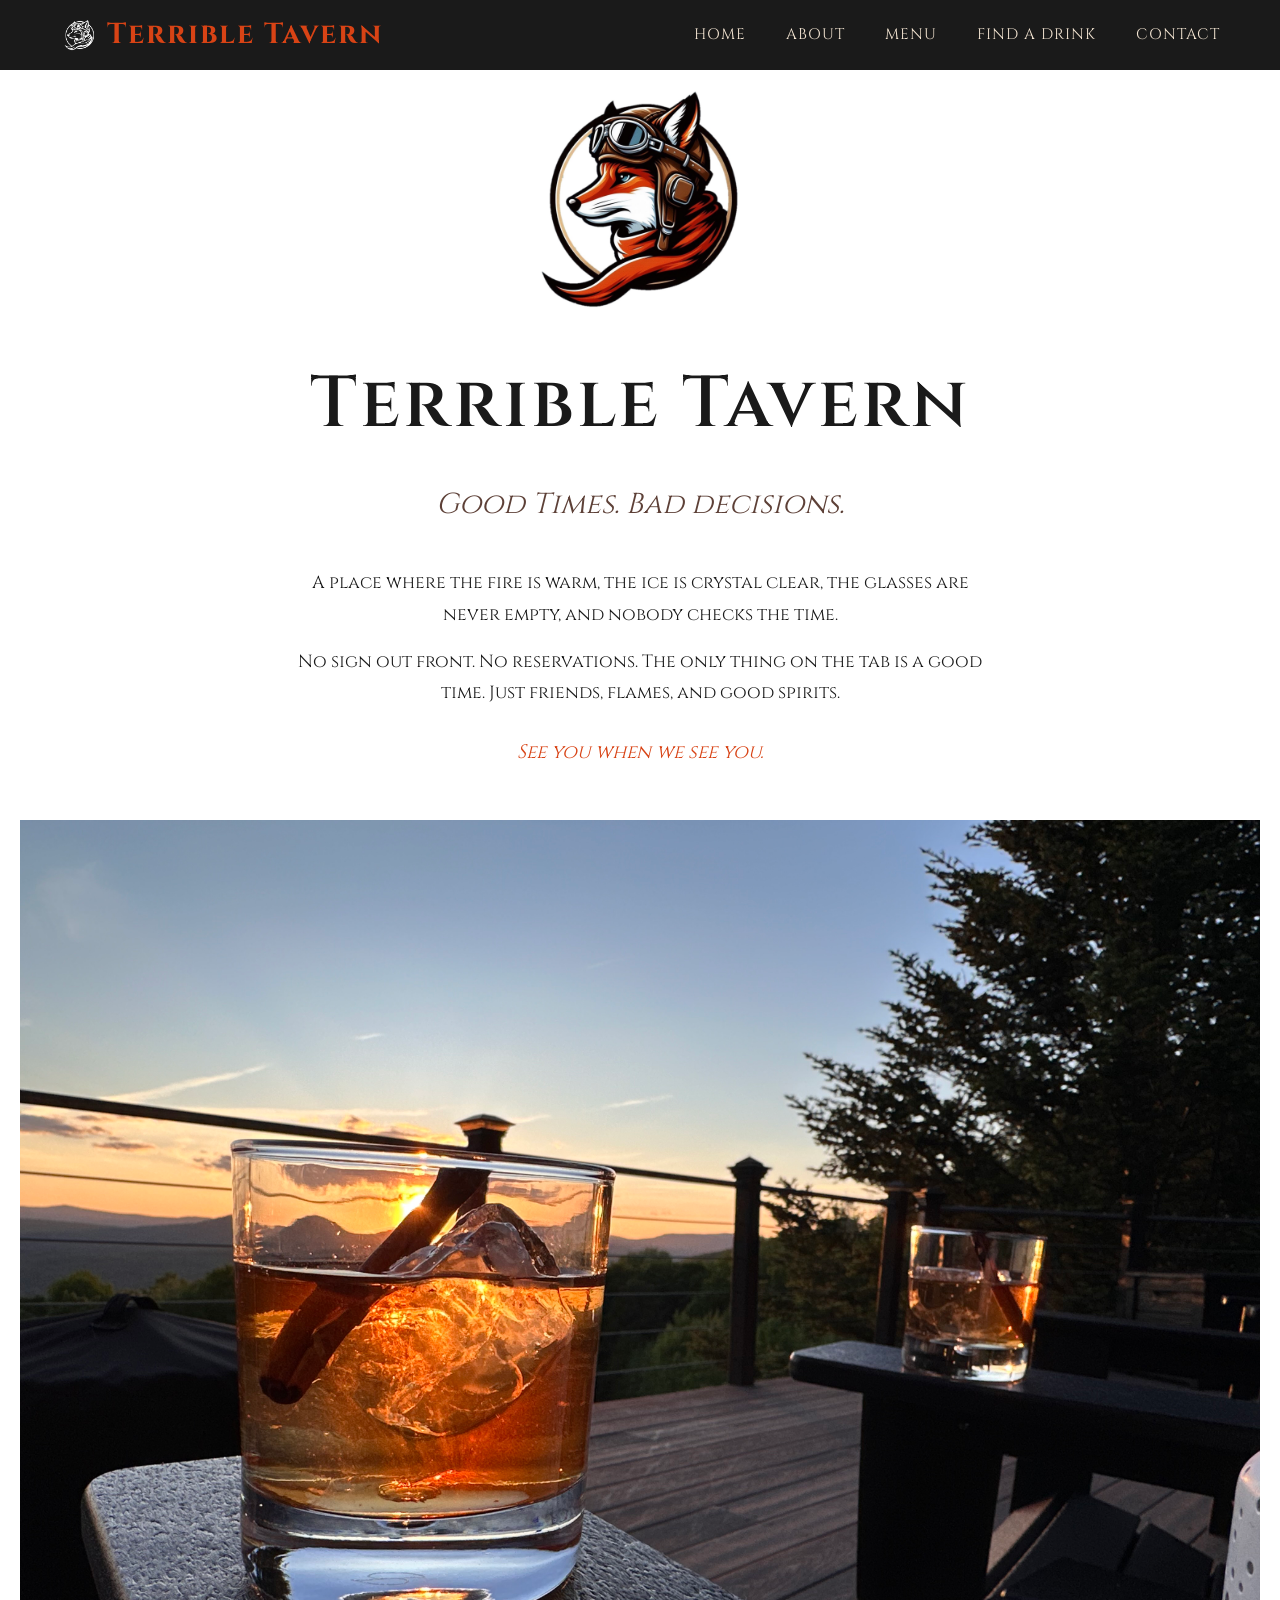
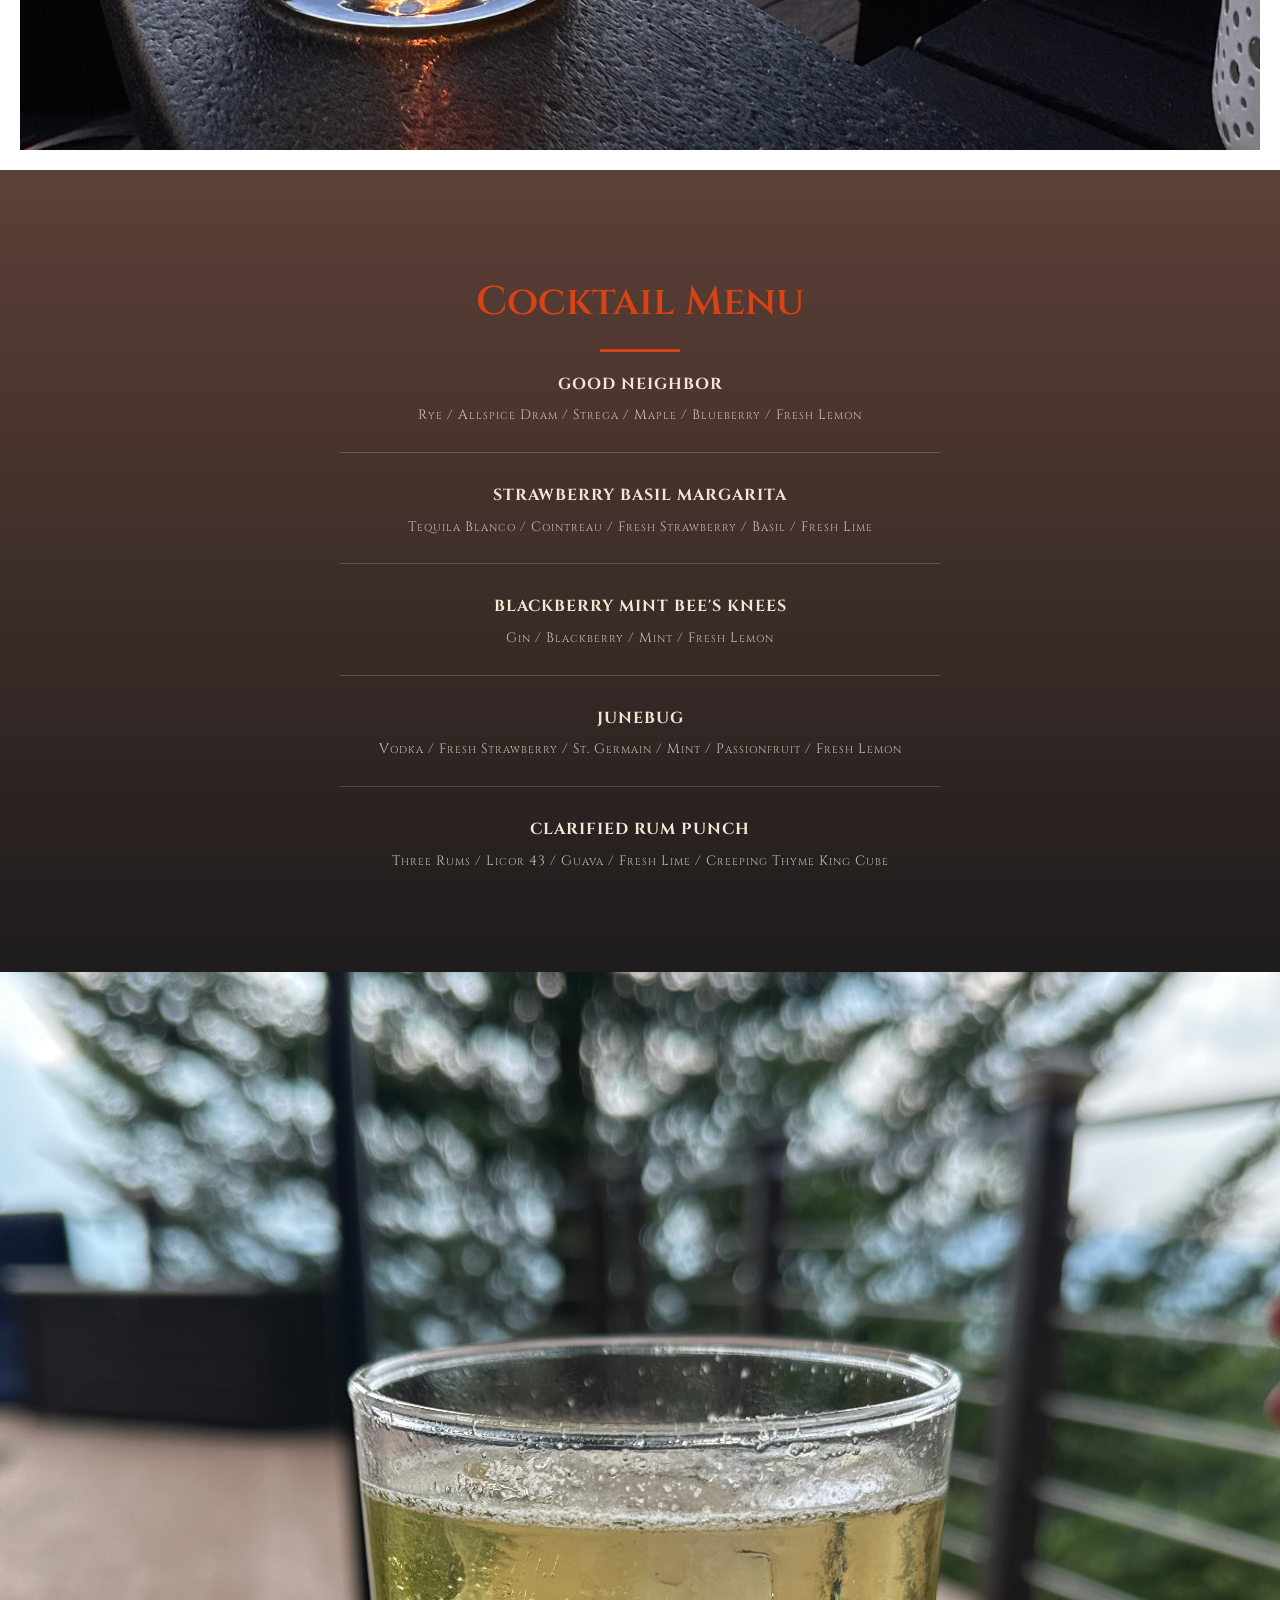
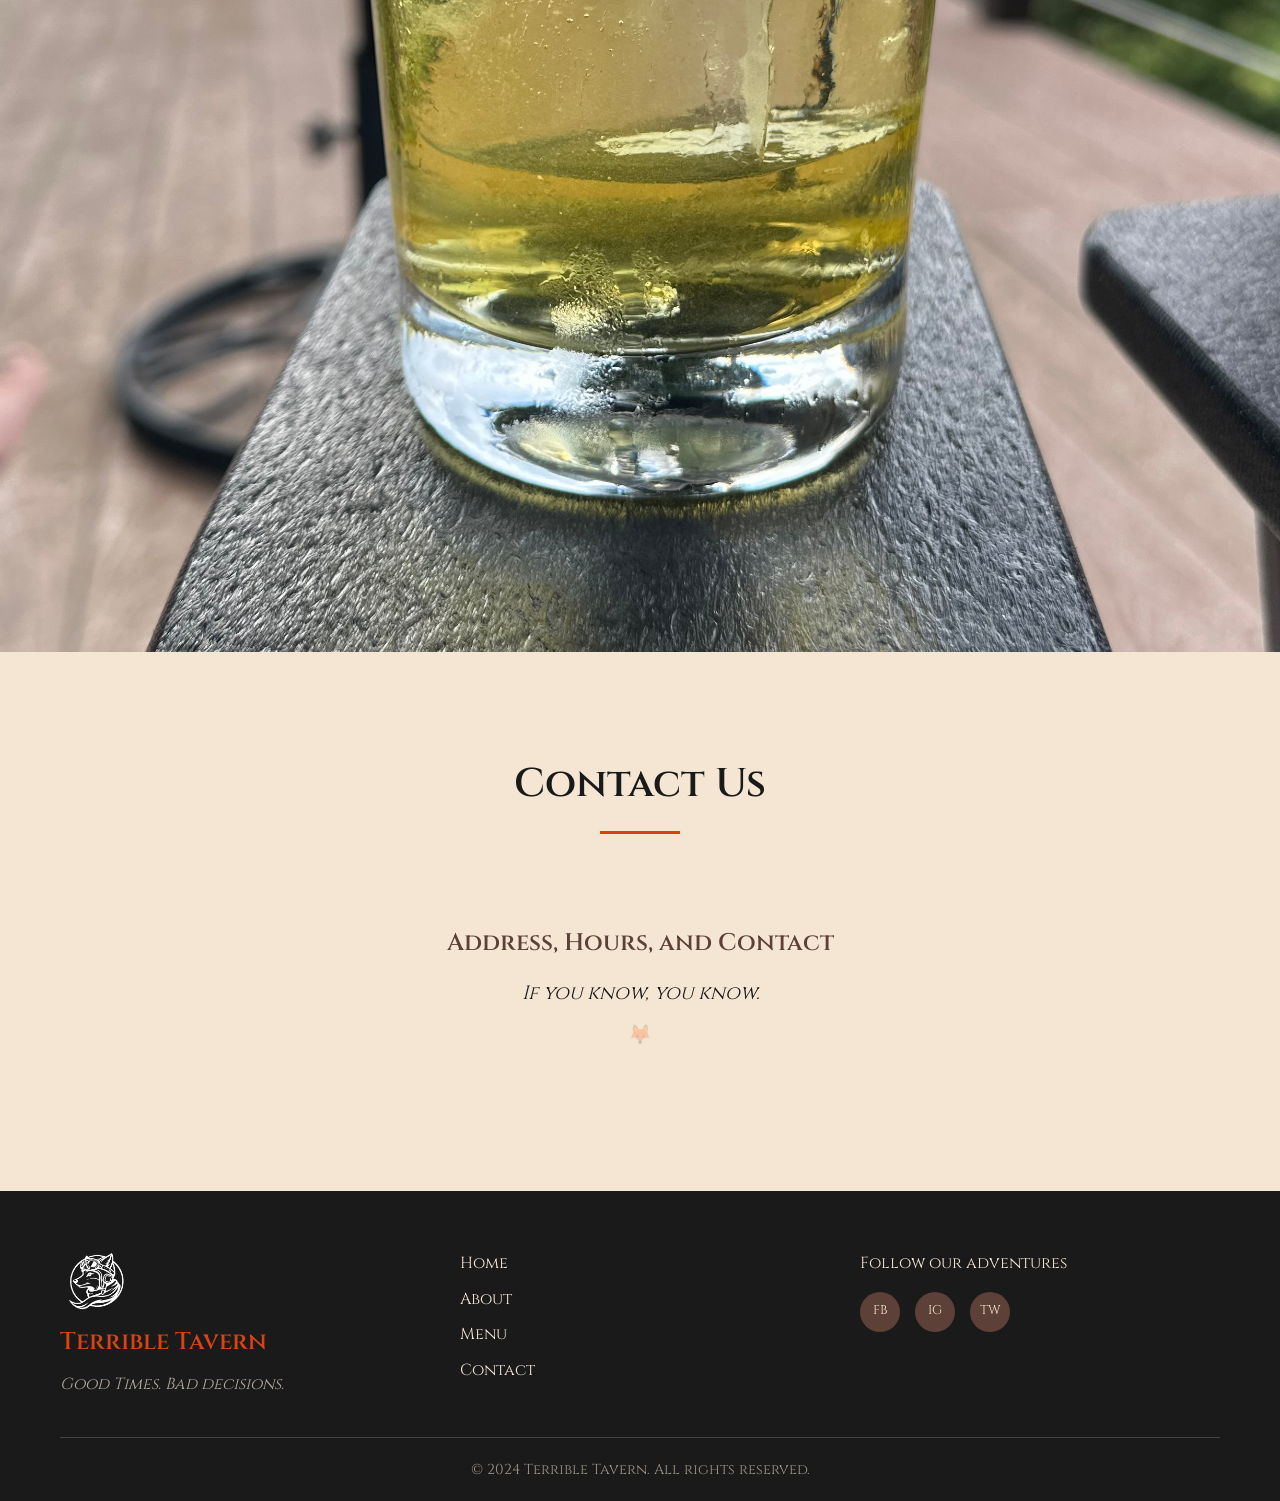
==== index.html @ ac0875bb "Add fox logo as icon across all pages White fox in nav header, tavern banner, and footer; black fox " ====
<!DOCTYPE html>
<html lang="en">
<head>
    <meta charset="UTF-8">
    <meta name="viewport" content="width=device-width, initial-scale=1.0">
    <meta name="description" content="Terrible Tavern - Good Times. Bad decisions.">
    <title>Terrible Tavern - Good Times. Bad decisions.</title>
    <link rel="icon" href="/images/TT Black Logo.png" type="image/png">
    <link rel="stylesheet" href="css/styles.css">
    <link rel="preconnect" href="https://fonts.googleapis.com">
    <link rel="preconnect" href="https://fonts.gstatic.com" crossorigin>
    <link href="https://fonts.googleapis.com/css2?family=Cinzel:wght@400;600;700&family=Lora:ital,wght@0,400;0,600;1,400&display=swap" rel="stylesheet">
</head>
<body>
    <header id="header">
        <nav class="navbar">
            <div class="logo">
                <a href="#home"><img src="/images/TT White Logo.png" alt="Terrible Tavern" class="nav-fox-icon"> Terrible Tavern</a>
            </div>
            <button class="nav-toggle" aria-label="Toggle navigation">
                <span class="hamburger"></span>
            </button>
            <ul class="nav-links">
                <li><a href="#home">Home</a></li>
                <li><a href="#about">About</a></li>
                <li><a href="#menu">Menu</a></li>
                <li><a href="/finder">Find a Drink</a></li>
                <li><a href="#contact">Contact</a></li>
            </ul>
        </nav>
    </header>

    <main>
        <section id="home" class="hero">
            <div class="hero-content">
                <img src="images/Logo.png" alt="Terrible Tavern Logo" class="hero-logo">
                <h1>Terrible Tavern</h1>
                <p class="tagline">Good Times. Bad decisions.</p>
                <div class="hero-intro">
                    <p>A place where the fire is warm, the ice is crystal clear, the glasses are never empty, and nobody checks the time.</p>
                    <p>No sign out front. No reservations. The only thing on the tab is a good time. Just friends, flames, and good spirits.</p>
                    <p class="closing">See you when we see you.</p>
                </div>
                <div class="hero-image-full">
                    <img src="images/Image 1.jpeg" alt="Terrible Tavern">
                </div>
            </div>
        </section>

        <section id="menu" class="menu">
            <div class="container">
                <h2>Cocktail Menu</h2>
                <div class="menu-featured">
                    <div class="menu-item">
                        <span class="item-name">Good Neighbor</span>
                        <p class="item-description">Rye / Allspice Dram / Strega / Maple / Blueberry / Fresh Lemon</p>
                    </div>
                    <div class="menu-item">
                        <span class="item-name">Strawberry Basil Margarita</span>
                        <p class="item-description">Tequila Blanco / Cointreau / Fresh Strawberry / Basil / Fresh Lime</p>
                    </div>
                    <div class="menu-item">
                        <span class="item-name">Blackberry Mint Bee's Knees</span>
                        <p class="item-description">Gin / Blackberry / Mint / Fresh Lemon</p>
                    </div>
                    <div class="menu-item">
                        <span class="item-name">Junebug</span>
                        <p class="item-description">Vodka / Fresh Strawberry / St. Germain / Mint / Passionfruit / Fresh Lemon</p>
                    </div>
                    <div class="menu-item">
                        <span class="item-name">Clarified Rum Punch</span>
                        <p class="item-description">Three Rums / Licor 43 / Guava / Fresh Lime / Creeping Thyme King Cube</p>
                    </div>
                </div>
            </div>
        </section>

        <section class="divider-image">
            <img src="images/Image 2.jpeg" alt="Terrible Tavern atmosphere">
        </section>

        <section id="contact" class="contact">
            <div class="container">
                <h2>Contact Us</h2>
                <div class="contact-simple">
                    <h3>Address, Hours, and Contact</h3>
                    <p>If you know, you know.</p>
                    <a href="/finder" class="easter-egg-link">🦊</a>
                </div>
            </div>
        </section>
    </main>

    <footer>
        <div class="container">
            <div class="footer-content">
                <div class="footer-brand">
                    <img src="/images/TT White Logo.png" alt="Terrible Tavern" class="footer-fox">
                    <h3>Terrible Tavern</h3>
                    <p>Good Times. Bad decisions.</p>
                </div>
                <div class="footer-links">
                    <a href="#home">Home</a>
                    <a href="#about">About</a>
                    <a href="#menu">Menu</a>
                    <a href="#contact">Contact</a>
                </div>
                <div class="footer-social">
                    <p>Follow our adventures</p>
                    <div class="social-links">
                        <a href="#" aria-label="Facebook">FB</a>
                        <a href="#" aria-label="Instagram">IG</a>
                        <a href="#" aria-label="Twitter">TW</a>
                    </div>
                </div>
            </div>
            <div class="footer-bottom">
                <p>&copy; 2024 Terrible Tavern. All rights reserved.</p>
            </div>
        </div>
    </footer>

    <script src="js/main.js"></script>
</body>
</html>
---- css/styles.css ----
/* CSS Variables - Fox Logo Color Palette */
:root {
    --color-charcoal: #1A1A1A;
    --color-brown: #5D4037;
    --color-brown-light: #8D6E63;
    --color-rust: #D84315;
    --color-rust-light: #E64A19;
    --color-cream: #F5E6D3;
    --color-cream-light: #FDF8F3;
    --color-text: #1A1A1A;
    --color-text-light: #F5E6D3;
    --color-accent: #607D8B;

    --font-heading: 'Cinzel', serif;
    --font-body: 'Cinzel', serif;

    --header-height: 70px;
    --transition-speed: 0.3s;
}

/* Reset and Base Styles */
*,
*::before,
*::after {
    margin: 0;
    padding: 0;
    box-sizing: border-box;
}

html {
    scroll-behavior: smooth;
}

body {
    font-family: var(--font-body);
    background-color: var(--color-cream-light);
    color: var(--color-text);
    line-height: 1.6;
}

.container {
    max-width: 1200px;
    margin: 0 auto;
    padding: 0 20px;
}

h1, h2, h3 {
    font-family: var(--font-heading);
    font-weight: 600;
}

a {
    text-decoration: none;
    color: inherit;
    transition: color var(--transition-speed);
}

/* Header and Navigation */
#header {
    position: fixed;
    top: 0;
    left: 0;
    right: 0;
    height: var(--header-height);
    background-color: var(--color-charcoal);
    z-index: 1000;
    transition: background-color var(--transition-speed), box-shadow var(--transition-speed);
}

#header.scrolled {
    background-color: rgba(26, 26, 26, 0.98);
    box-shadow: 0 2px 20px rgba(0, 0, 0, 0.3);
}

.navbar {
    display: flex;
    justify-content: space-between;
    align-items: center;
    height: 100%;
    max-width: 1200px;
    margin: 0 auto;
    padding: 0 20px;
}

.logo a {
    font-family: var(--font-heading);
    font-size: 1.8rem;
    font-weight: 700;
    color: var(--color-rust);
    letter-spacing: 2px;
    display: flex;
    align-items: center;
    gap: 10px;
}

.nav-fox-icon {
    height: 32px;
    width: auto;
    display: inline-block;
    vertical-align: middle;
}

.logo a:hover {
    color: var(--color-rust-light);
}

.nav-links {
    display: flex;
    list-style: none;
    gap: 40px;
}

.nav-links a {
    color: var(--color-cream);
    font-family: var(--font-heading);
    font-size: 0.95rem;
    letter-spacing: 1px;
    text-transform: uppercase;
    position: relative;
    padding: 5px 0;
}

.nav-links a::after {
    content: '';
    position: absolute;
    bottom: 0;
    left: 0;
    width: 0;
    height: 2px;
    background-color: var(--color-rust);
    transition: width var(--transition-speed);
}

.nav-links a:hover::after {
    width: 100%;
}

.nav-links a:hover {
    color: var(--color-rust);
}

/* Mobile Navigation Toggle */
.nav-toggle {
    display: none;
    background: none;
    border: none;
    cursor: pointer;
    padding: 10px;
}

.hamburger {
    display: block;
    width: 25px;
    height: 3px;
    background-color: var(--color-cream);
    position: relative;
    transition: background-color var(--transition-speed);
}

.hamburger::before,
.hamburger::after {
    content: '';
    position: absolute;
    width: 25px;
    height: 3px;
    background-color: var(--color-cream);
    left: 0;
    transition: transform var(--transition-speed);
}

.hamburger::before {
    top: -8px;
}

.hamburger::after {
    top: 8px;
}

/* Hero Section */
.hero {
    min-height: 100vh;
    display: flex;
    align-items: center;
    justify-content: center;
    text-align: center;
    background-color: #ffffff;
    padding-top: var(--header-height);
}

.hero-content {
    padding: 20px;
}

.hero-logo {
    width: 200px;
    height: auto;
    margin-bottom: 30px;
}

.hero h1 {
    font-size: clamp(2.5rem, 6vw, 4.5rem);
    color: var(--color-charcoal);
    margin-bottom: 20px;
    letter-spacing: 3px;
}

.tagline {
    font-size: clamp(1.2rem, 3vw, 1.8rem);
    color: var(--color-brown);
    font-style: italic;
    margin-bottom: 40px;
}

.hero-intro {
    max-width: 700px;
    margin: 0 auto 50px;
}

.hero-intro p {
    color: var(--color-charcoal);
    font-size: 1.1rem;
    line-height: 1.8;
    margin-bottom: 15px;
}

.hero-intro .closing {
    font-style: italic;
    margin-top: 25px;
    color: var(--color-rust);
    font-size: 1.2rem;
}

.hero-features {
    display: flex;
    justify-content: center;
    gap: 60px;
    margin-bottom: 50px;
    flex-wrap: wrap;
}

.hero-features .feature {
    background-color: rgba(245, 230, 211, 0.1);
    padding: 30px;
    border-radius: 8px;
    text-align: center;
    min-width: 200px;
}

.hero-features .feature-icon {
    font-size: 2.5rem;
    display: block;
    margin-bottom: 15px;
}

.hero-features .feature h3 {
    color: var(--color-rust);
    margin-bottom: 10px;
}

.hero-features .feature p {
    color: var(--color-cream);
    font-size: 0.95rem;
}

.hero-image-full {
    width: 100%;
    max-width: 100vw;
    margin-top: 50px;
}

.hero-image-full img {
    width: 100%;
    max-width: 100%;
    height: auto;
    display: block;
    object-fit: contain;
}

.divider-image {
    width: 100%;
    max-width: 100vw;
}

.divider-image img {
    width: 100%;
    max-width: 100%;
    height: auto;
    display: block;
    object-fit: contain;
}

/* About Section */
.about {
    padding: 100px 0;
    background-color: var(--color-cream);
}

.about h2 {
    text-align: center;
    font-size: 2.5rem;
    color: var(--color-charcoal);
    margin-bottom: 50px;
    position: relative;
}

.about h2::after {
    content: '';
    display: block;
    width: 80px;
    height: 3px;
    background-color: var(--color-rust);
    margin: 15px auto 0;
}

.about-content {
    display: grid;
    grid-template-columns: 1fr 1fr;
    gap: 60px;
    align-items: start;
}

.about-text p {
    margin-bottom: 20px;
    font-size: 1.1rem;
    line-height: 1.8;
}

.about-features {
    display: grid;
    gap: 30px;
}

.feature {
    background-color: var(--color-cream-light);
    padding: 30px;
    border-radius: 8px;
    text-align: center;
    box-shadow: 0 4px 15px rgba(0, 0, 0, 0.1);
    transition: transform var(--transition-speed);
}

.feature:hover {
    transform: translateY(-5px);
}

.feature-icon {
    font-size: 2.5rem;
    display: block;
    margin-bottom: 15px;
}

.feature h3 {
    color: var(--color-brown);
    margin-bottom: 10px;
}

/* Menu Section */
.menu {
    padding: 100px 0;
    background: linear-gradient(
        rgba(93, 64, 55, 0.95),
        rgba(26, 26, 26, 0.95)
    ),
    var(--color-brown);
}

.menu h2 {
    text-align: center;
    font-size: 2.5rem;
    color: var(--color-rust);
    margin-bottom: 20px;
}

.menu h2::after {
    content: '';
    display: block;
    width: 80px;
    height: 3px;
    background-color: var(--color-rust);
    margin: 15px auto 0;
}

.menu-intro {
    text-align: center;
    color: var(--color-cream);
    font-size: 1.2rem;
    margin-bottom: 50px;
    font-style: italic;
}

.menu-categories {
    display: grid;
    grid-template-columns: repeat(auto-fit, minmax(300px, 1fr));
    gap: 40px;
}

.menu-category {
    background-color: rgba(245, 230, 211, 0.1);
    padding: 30px;
    border-radius: 8px;
    border: 1px solid rgba(201, 162, 39, 0.3);
}

.menu-category h3 {
    color: var(--color-rust);
    font-size: 1.2rem;
    margin-bottom: 25px;
    padding-bottom: 10px;
    text-align: center;
    font-style: italic;
    letter-spacing: 4px;
    text-transform: uppercase;
}

.menu-category h3::before,
.menu-category h3::after {
    content: '--------';
    letter-spacing: 2px;
    margin: 0 10px;
}

.menu-item {
    margin-bottom: 25px;
    padding-bottom: 20px;
    border-bottom: 1px solid rgba(245, 230, 211, 0.2);
}

.menu-item:last-child {
    margin-bottom: 0;
    padding-bottom: 0;
    border-bottom: none;
}

.menu-item .item-name {
    color: var(--color-cream);
    font-family: var(--font-heading);
    font-size: 1rem;
    font-weight: 700;
    text-transform: uppercase;
    letter-spacing: 1px;
    display: block;
    text-align: center;
}

.menu-item .item-description {
    color: rgba(245, 230, 211, 0.8);
    font-size: 0.85rem;
    margin-top: 8px;
    text-align: center;
    font-variant: small-caps;
    letter-spacing: 1px;
}

/* Contact Section */
.contact {
    padding: 100px 0;
    background-color: var(--color-cream);
}

.contact h2 {
    text-align: center;
    font-size: 2.5rem;
    color: var(--color-charcoal);
    margin-bottom: 50px;
}

.contact h2::after {
    content: '';
    display: block;
    width: 80px;
    height: 3px;
    background-color: var(--color-rust);
    margin: 15px auto 0;
}

.contact-simple {
    text-align: center;
    padding: 40px 0;
}

.contact-simple h3 {
    color: var(--color-brown);
    font-size: 1.5rem;
    margin-bottom: 15px;
}

.contact-simple p {
    color: var(--color-text);
    font-size: 1.2rem;
    font-style: italic;
}

.contact-content {
    display: grid;
    grid-template-columns: 1fr 1fr;
    gap: 60px;
}

.contact-info {
    display: flex;
    flex-direction: column;
    gap: 30px;
}

.contact-item h3 {
    color: var(--color-brown);
    margin-bottom: 10px;
    font-size: 1.2rem;
}

.contact-item p {
    color: var(--color-text);
    line-height: 1.8;
}

.contact-form h3 {
    color: var(--color-brown);
    margin-bottom: 25px;
    font-size: 1.3rem;
}

.form-group {
    margin-bottom: 20px;
}

.form-group label {
    display: block;
    margin-bottom: 8px;
    color: var(--color-charcoal);
    font-weight: 600;
}

.form-group input,
.form-group select,
.form-group textarea {
    width: 100%;
    padding: 12px 15px;
    border: 2px solid var(--color-brown-light);
    border-radius: 5px;
    font-family: var(--font-body);
    font-size: 1rem;
    background-color: var(--color-cream-light);
    transition: border-color var(--transition-speed);
}

.form-group input:focus,
.form-group select:focus,
.form-group textarea:focus {
    outline: none;
    border-color: var(--color-rust);
}

.submit-button {
    width: 100%;
    padding: 15px;
    background-color: var(--color-brown);
    color: var(--color-cream);
    font-family: var(--font-heading);
    font-size: 1rem;
    font-weight: 600;
    text-transform: uppercase;
    letter-spacing: 2px;
    border: none;
    border-radius: 5px;
    cursor: pointer;
    transition: all var(--transition-speed);
}

.submit-button:hover {
    background-color: var(--color-charcoal);
}

.easter-egg-link {
    display: inline-block;
    margin-top: 12px;
    font-size: 1.2rem;
    text-decoration: none;
    opacity: 0.25;
    transition: opacity 0.3s;
}
.easter-egg-link:hover { opacity: 1; }

/* Footer */
footer {
    background-color: var(--color-charcoal);
    padding: 60px 0 20px;
    color: var(--color-cream);
}

.footer-content {
    display: grid;
    grid-template-columns: repeat(3, 1fr);
    gap: 40px;
    margin-bottom: 40px;
}

.footer-fox {
    height: 60px;
    width: auto;
    margin-bottom: 12px;
    display: block;
}

.footer-brand h3 {
    font-family: var(--font-heading);
    color: var(--color-rust);
    font-size: 1.5rem;
    margin-bottom: 10px;
}

.footer-brand p {
    font-style: italic;
    color: rgba(245, 230, 211, 0.7);
}

.footer-links {
    display: flex;
    flex-direction: column;
    gap: 10px;
}

.footer-links a {
    color: var(--color-cream);
    transition: color var(--transition-speed);
}

.footer-links a:hover {
    color: var(--color-rust);
}

.footer-social p {
    margin-bottom: 15px;
}

.social-links {
    display: flex;
    gap: 15px;
}

.social-links a {
    display: inline-flex;
    align-items: center;
    justify-content: center;
    width: 40px;
    height: 40px;
    background-color: var(--color-brown);
    color: var(--color-cream);
    border-radius: 50%;
    font-size: 0.8rem;
    transition: all var(--transition-speed);
}

.social-links a:hover {
    background-color: var(--color-rust);
    color: var(--color-charcoal);
}

.footer-bottom {
    text-align: center;
    padding-top: 20px;
    border-top: 1px solid rgba(245, 230, 211, 0.2);
}

.footer-bottom p {
    color: rgba(245, 230, 211, 0.6);
    font-size: 0.9rem;
}

/* Mobile Responsive Styles */
@media (max-width: 992px) {
    .about-content {
        grid-template-columns: 1fr;
        gap: 40px;
    }

    .contact-content {
        grid-template-columns: 1fr;
        gap: 40px;
    }

    .footer-content {
        grid-template-columns: 1fr;
        text-align: center;
    }

    .footer-links {
        flex-direction: row;
        justify-content: center;
        flex-wrap: wrap;
        gap: 20px;
    }

    .social-links {
        justify-content: center;
    }
}

@media (max-width: 768px) {
    :root {
        --header-height: 60px;
    }

    .nav-toggle {
        display: block;
        z-index: 1001;
    }

    .nav-links {
        position: fixed;
        top: 0;
        right: -100%;
        width: 70%;
        max-width: 300px;
        height: 100vh;
        background-color: var(--color-charcoal);
        flex-direction: column;
        justify-content: center;
        align-items: center;
        gap: 30px;
        transition: right var(--transition-speed);
        box-shadow: -5px 0 20px rgba(0, 0, 0, 0.3);
    }

    .nav-links.active {
        right: 0;
    }

    .nav-links a {
        font-size: 1.2rem;
    }

    .hero h1 {
        font-size: 2rem;
    }

    .tagline {
        font-size: 1rem;
    }

    .about h2,
    .menu h2,
    .contact h2 {
        font-size: 2rem;
    }

    .menu-categories {
        grid-template-columns: 1fr;
    }

    section {
        padding: 60px 0;
    }

    .about,
    .contact {
        padding: 60px 0;
    }

    .menu {
        padding: 60px 0;
    }
}

@media (max-width: 480px) {
    .cta-button {
        padding: 12px 30px;
        font-size: 0.9rem;
    }

    .feature {
        padding: 20px;
    }

    .menu-category {
        padding: 20px;
    }

    .contact-form {
        padding: 0;
    }
}
/* Featured Menu - main page (no category headers) */
.menu-featured {
    max-width: 600px;
    margin: 0 auto;
}

.menu-featured .menu-item {
    margin-bottom: 30px;
    padding-bottom: 25px;
    border-bottom: 1px solid rgba(245, 230, 211, 0.2);
}

.menu-featured .menu-item:last-child {
    margin-bottom: 0;
    padding-bottom: 0;
    border-bottom: none;
}
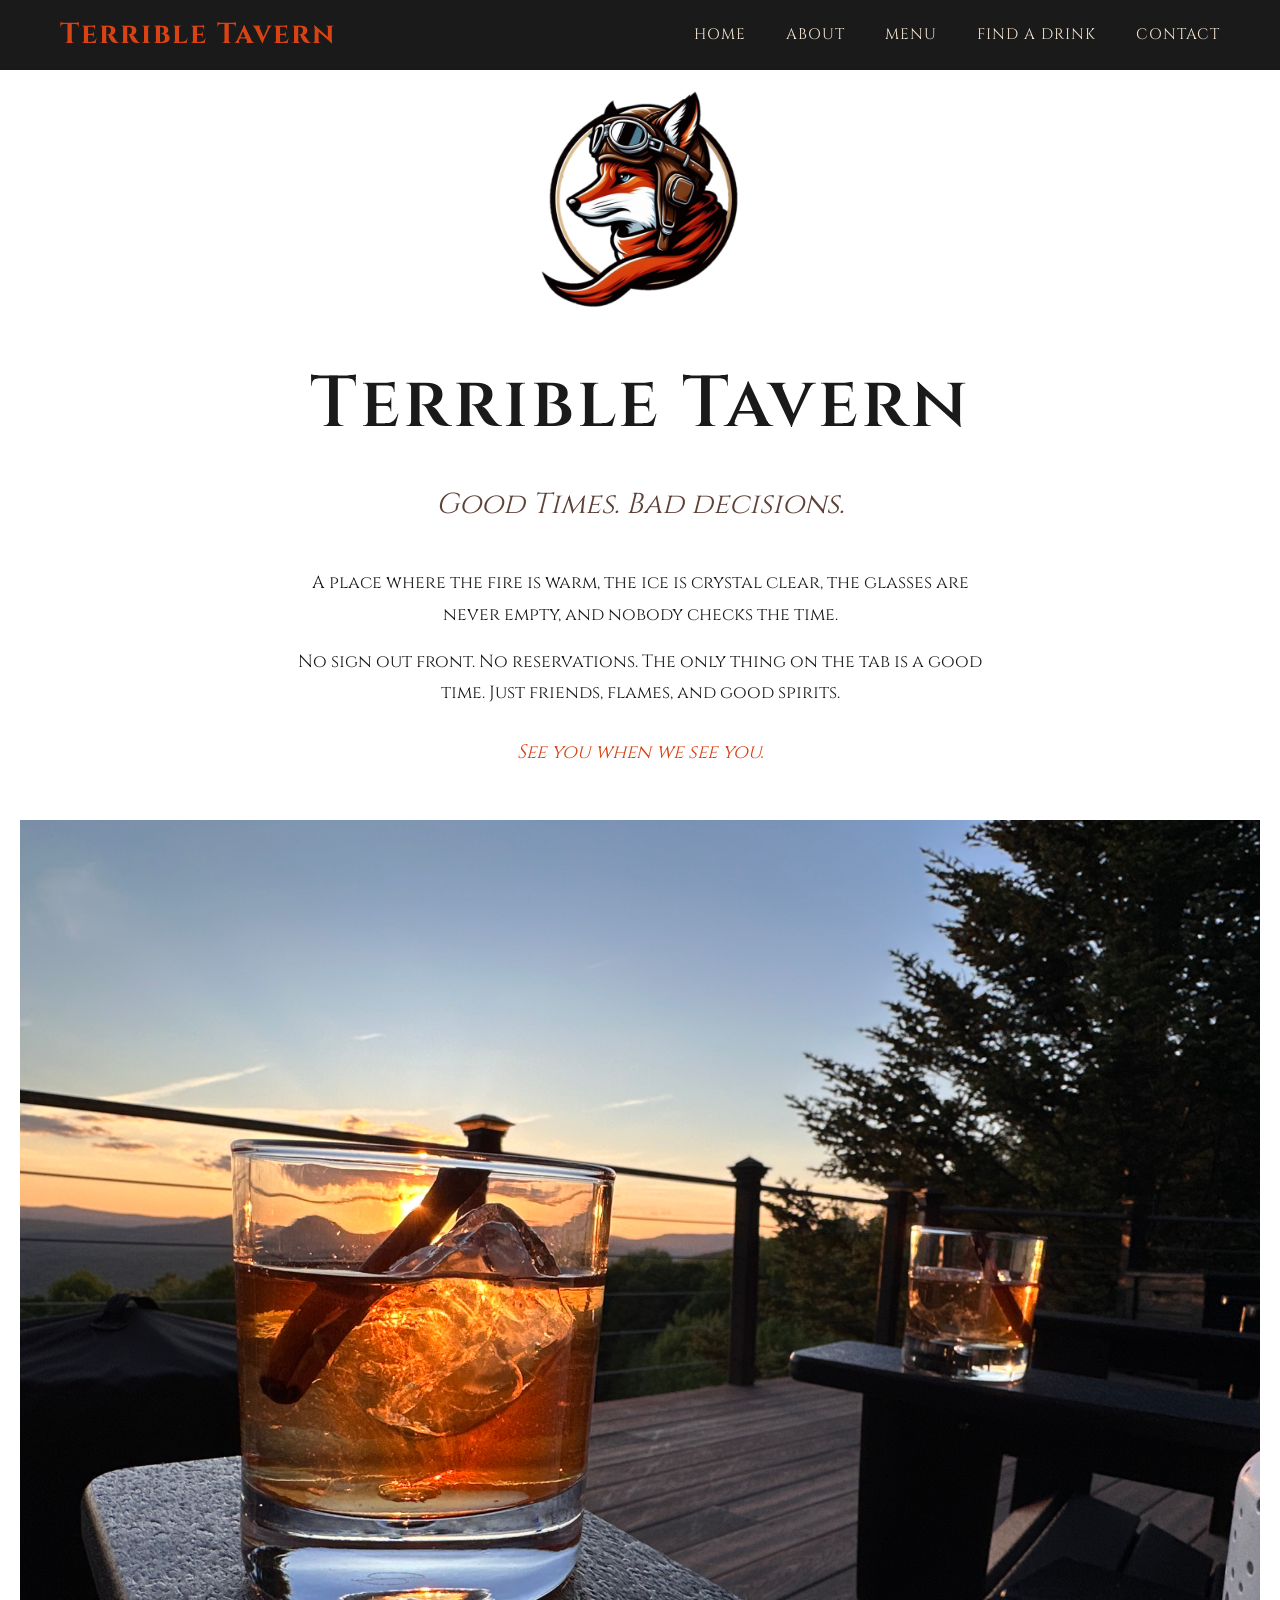
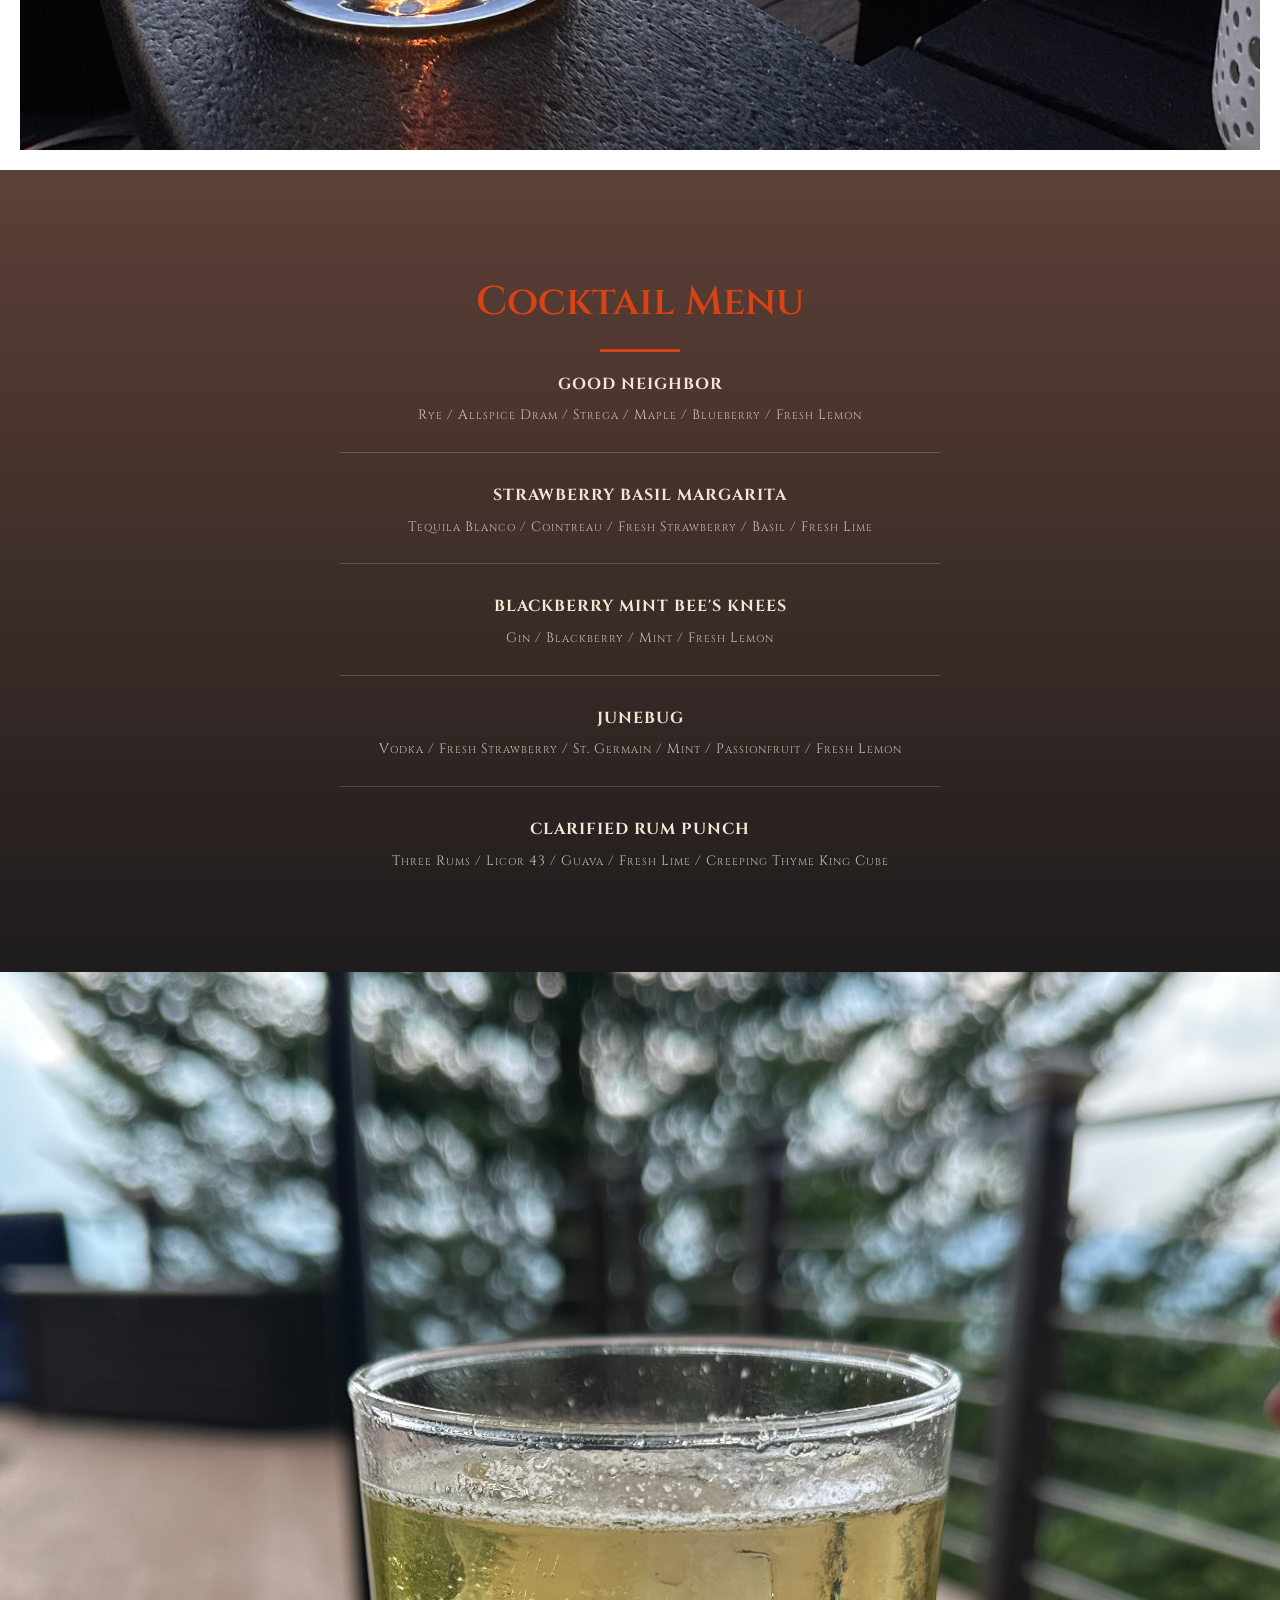
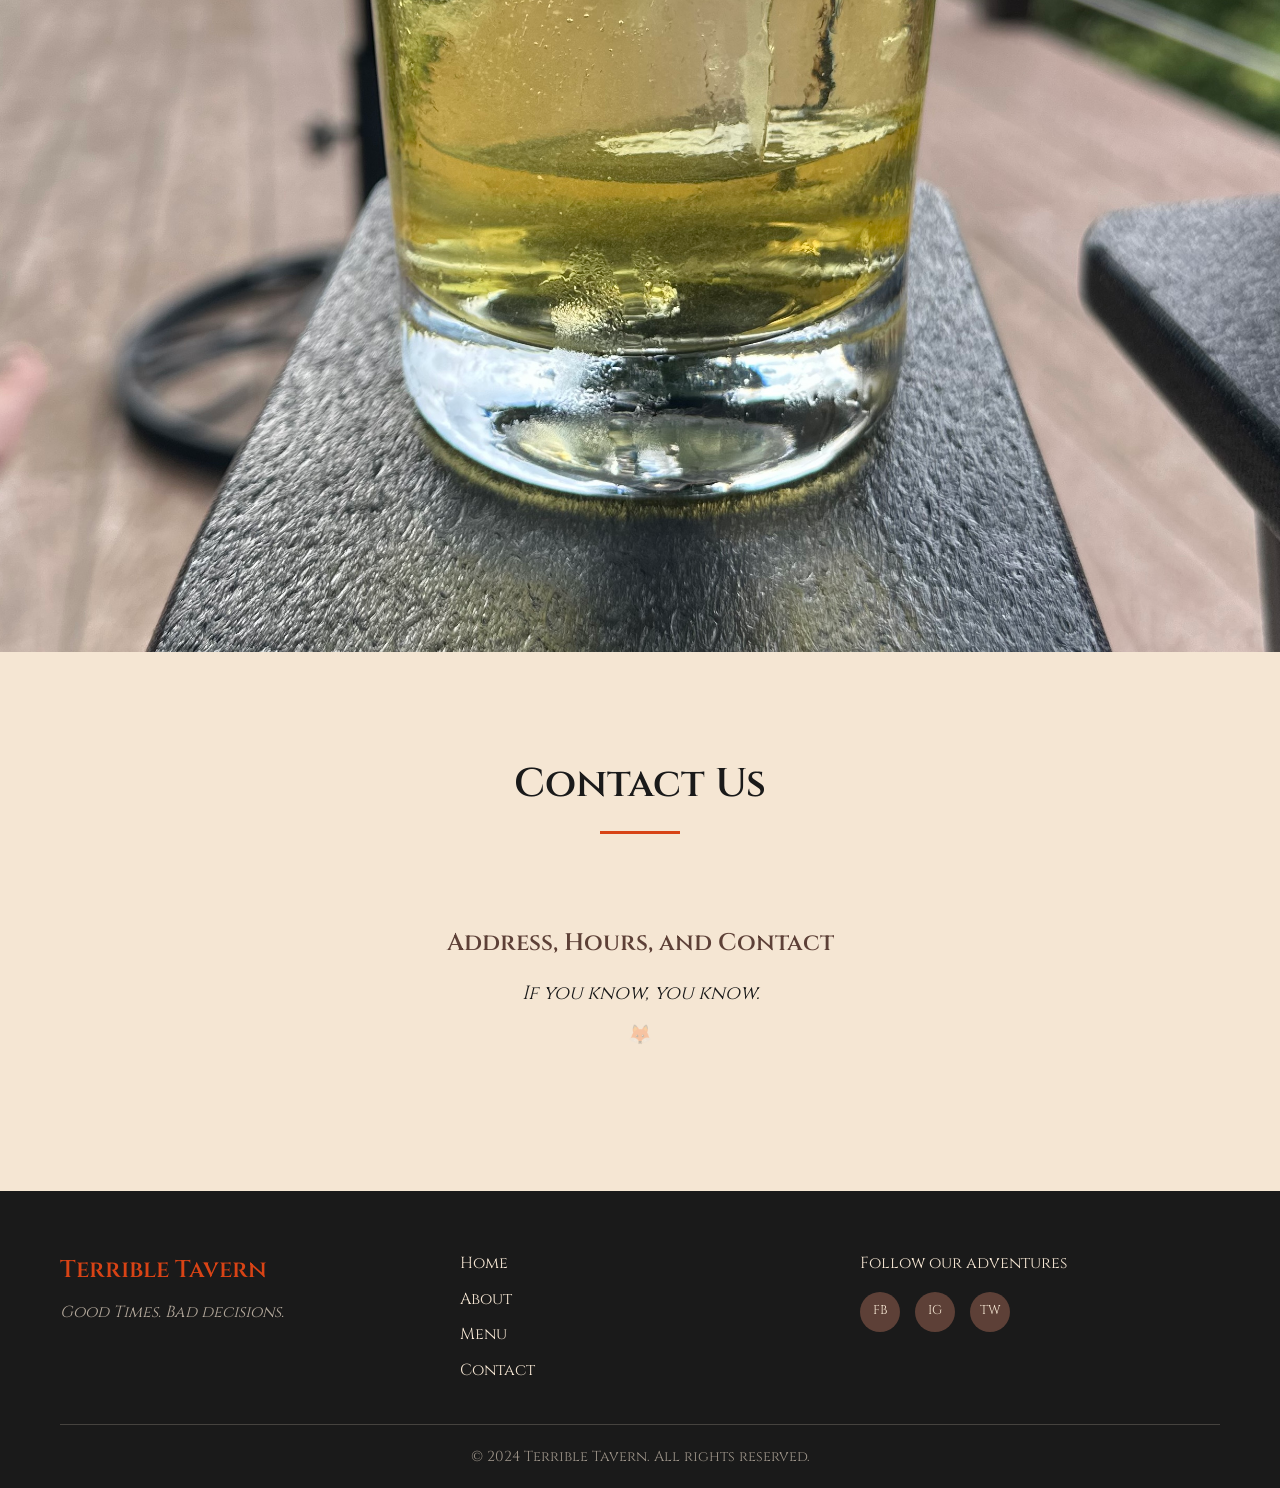
==== commit ce9c6fa3: "Revert "Add fox logo as icon across all pages" This reverts commit ac0875bbf2bba5755ff852242cbf1d80b" ====
--- a/index.html
+++ b/index.html
@@ -5,7 +5,6 @@
     <meta name="viewport" content="width=device-width, initial-scale=1.0">
     <meta name="description" content="Terrible Tavern - Good Times. Bad decisions.">
     <title>Terrible Tavern - Good Times. Bad decisions.</title>
-    <link rel="icon" href="/images/TT Black Logo.png" type="image/png">
     <link rel="stylesheet" href="css/styles.css">
     <link rel="preconnect" href="https://fonts.googleapis.com">
     <link rel="preconnect" href="https://fonts.gstatic.com" crossorigin>
@@ -15,7 +14,7 @@
     <header id="header">
         <nav class="navbar">
             <div class="logo">
-                <a href="#home"><img src="/images/TT White Logo.png" alt="Terrible Tavern" class="nav-fox-icon"> Terrible Tavern</a>
+                <a href="#home">Terrible Tavern</a>
             </div>
             <button class="nav-toggle" aria-label="Toggle navigation">
                 <span class="hamburger"></span>
@@ -95,7 +94,6 @@
         <div class="container">
             <div class="footer-content">
                 <div class="footer-brand">
-                    <img src="/images/TT White Logo.png" alt="Terrible Tavern" class="footer-fox">
                     <h3>Terrible Tavern</h3>
                     <p>Good Times. Bad decisions.</p>
                 </div>
--- a/css/styles.css
+++ b/css/styles.css
@@ -88,16 +88,6 @@
     font-weight: 700;
     color: var(--color-rust);
     letter-spacing: 2px;
-    display: flex;
-    align-items: center;
-    gap: 10px;
-}
-
-.nav-fox-icon {
-    height: 32px;
-    width: auto;
-    display: inline-block;
-    vertical-align: middle;
 }
 
 .logo a:hover {
@@ -594,13 +584,6 @@
     margin-bottom: 40px;
 }
 
-.footer-fox {
-    height: 60px;
-    width: auto;
-    margin-bottom: 12px;
-    display: block;
-}
-
 .footer-brand h3 {
     font-family: var(--font-heading);
     color: var(--color-rust);
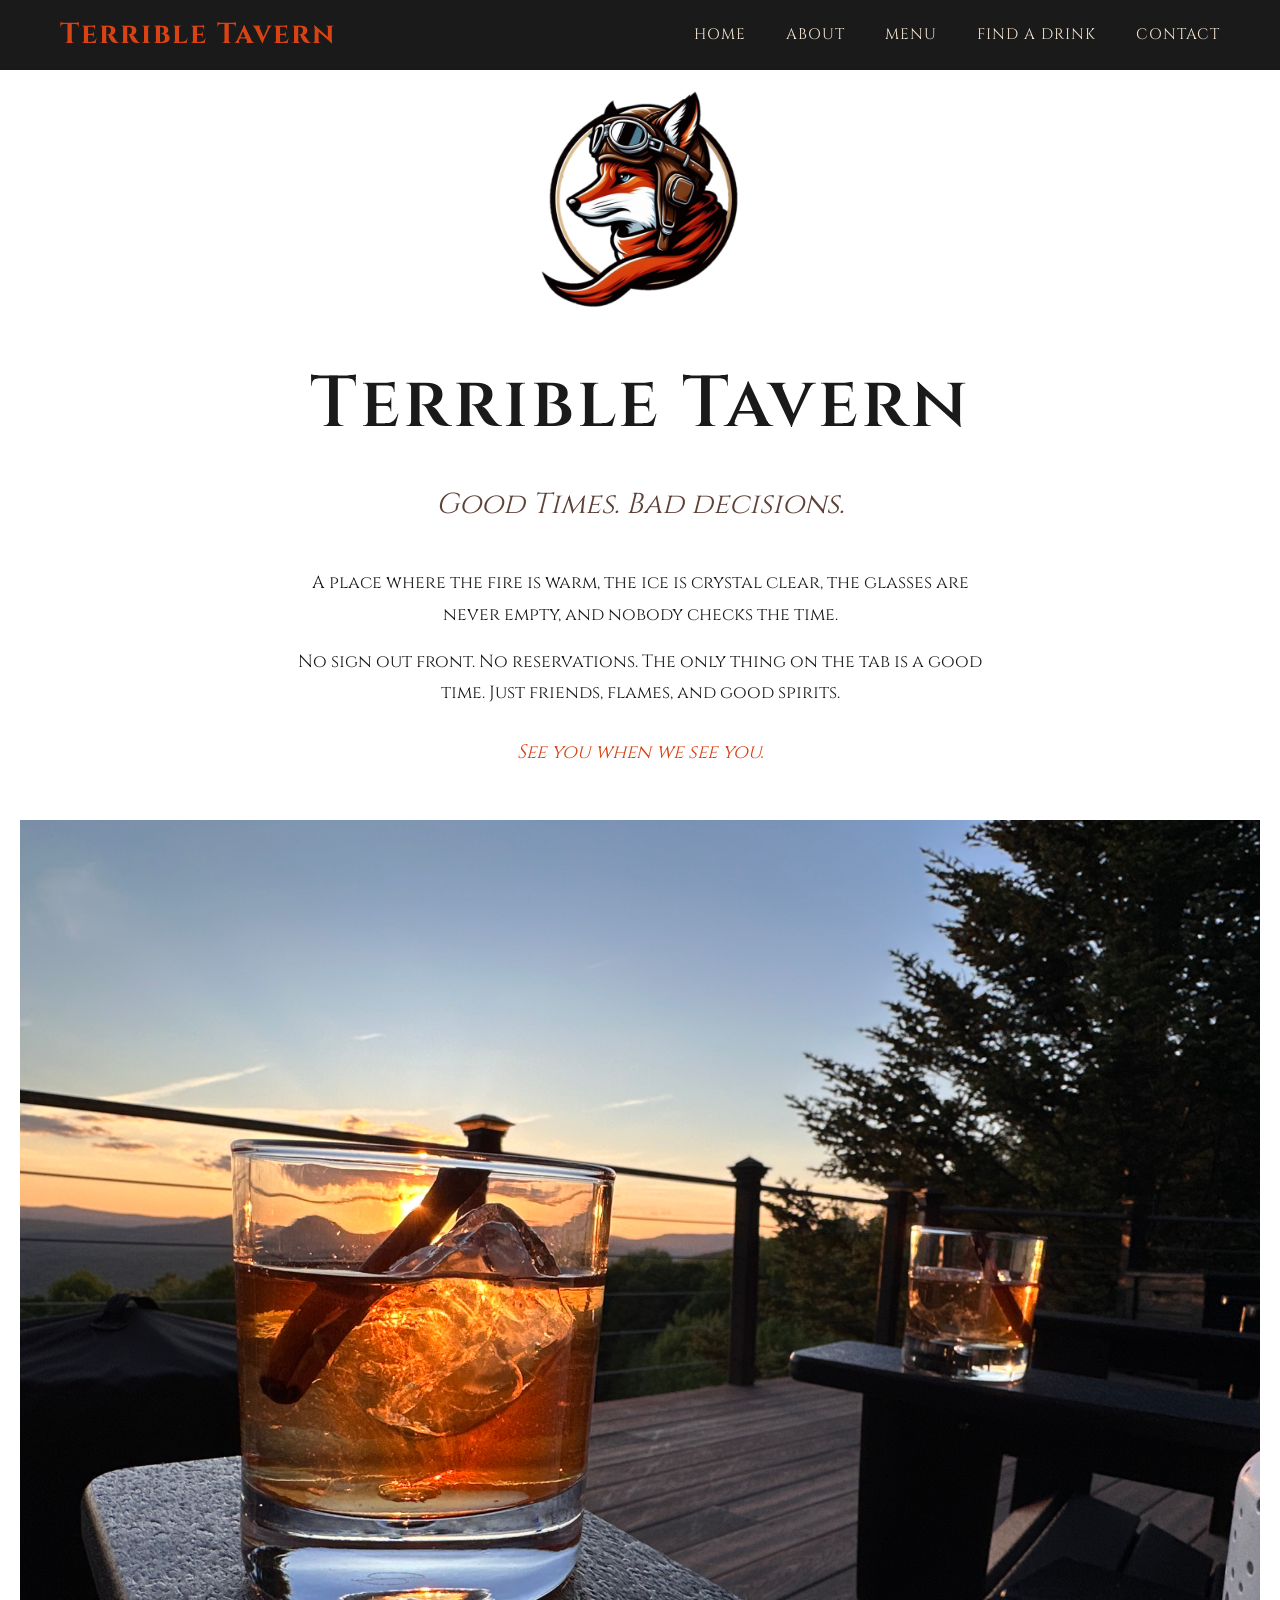
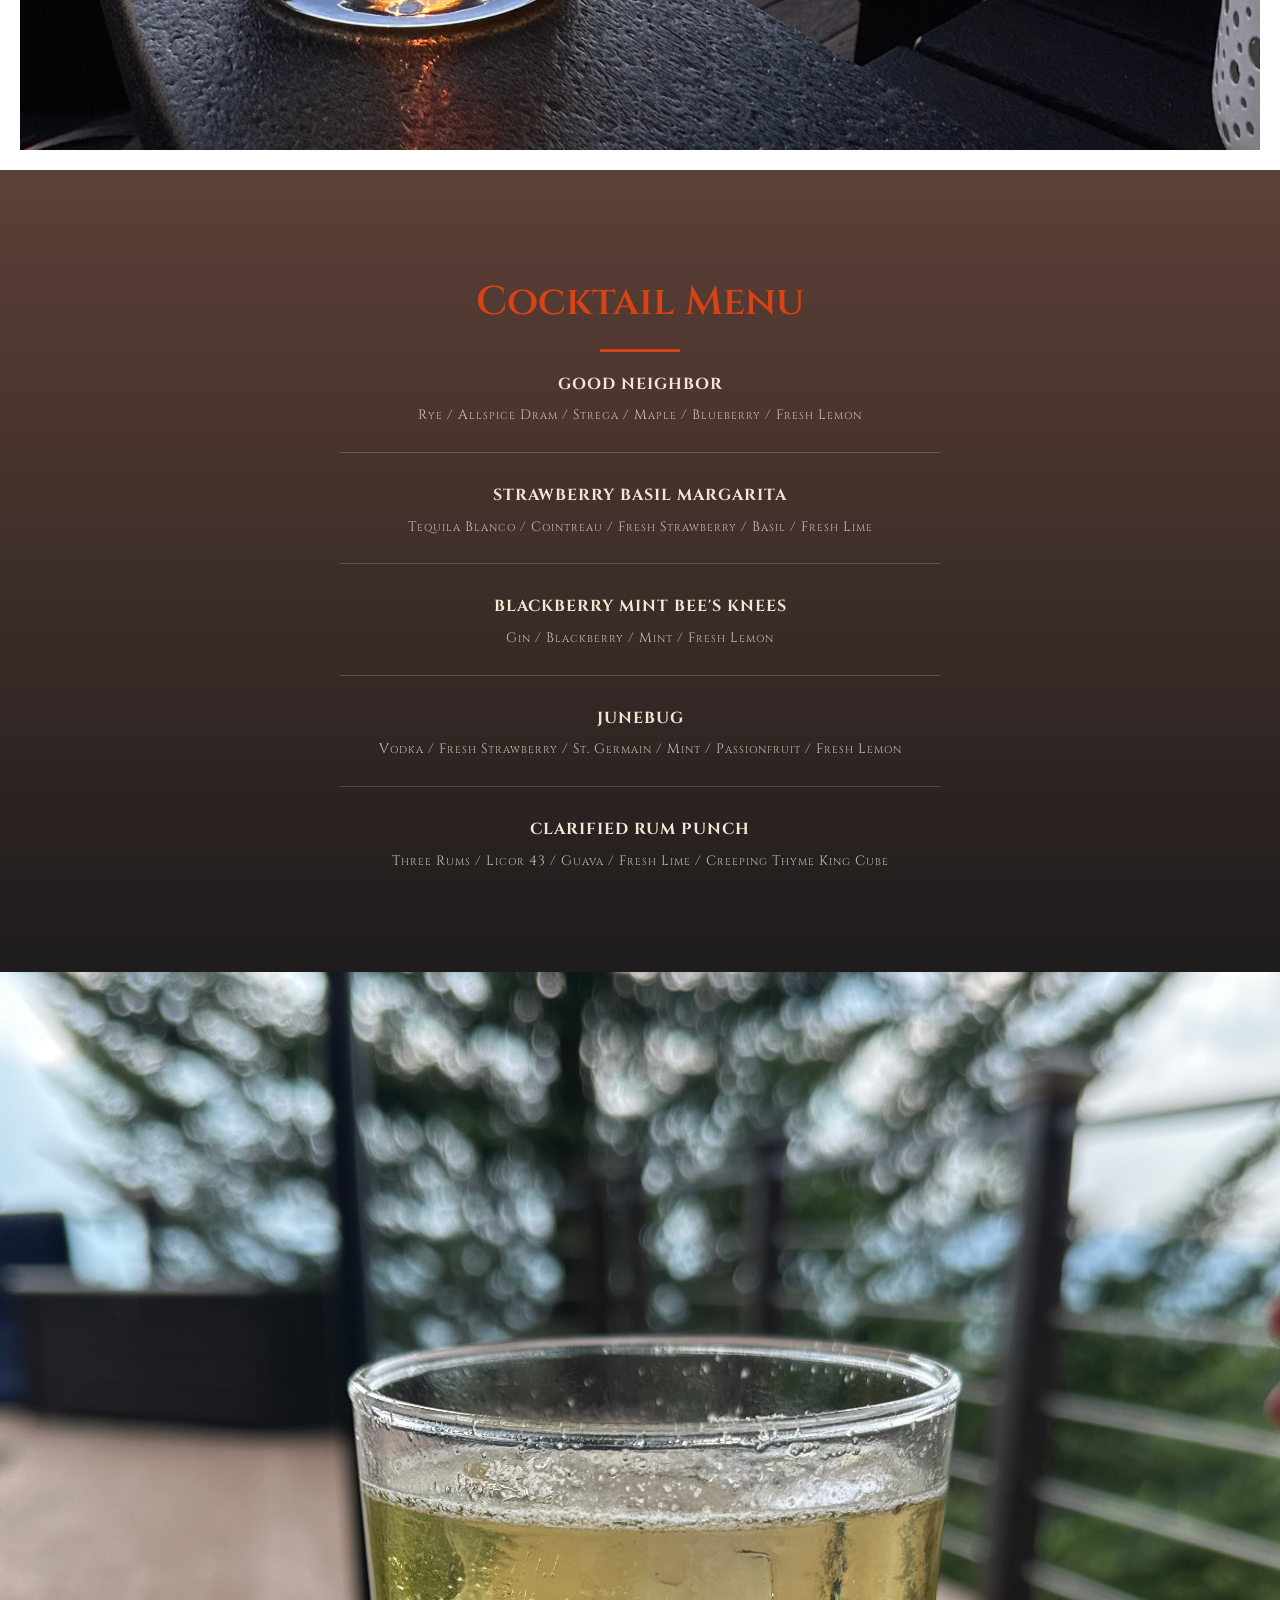
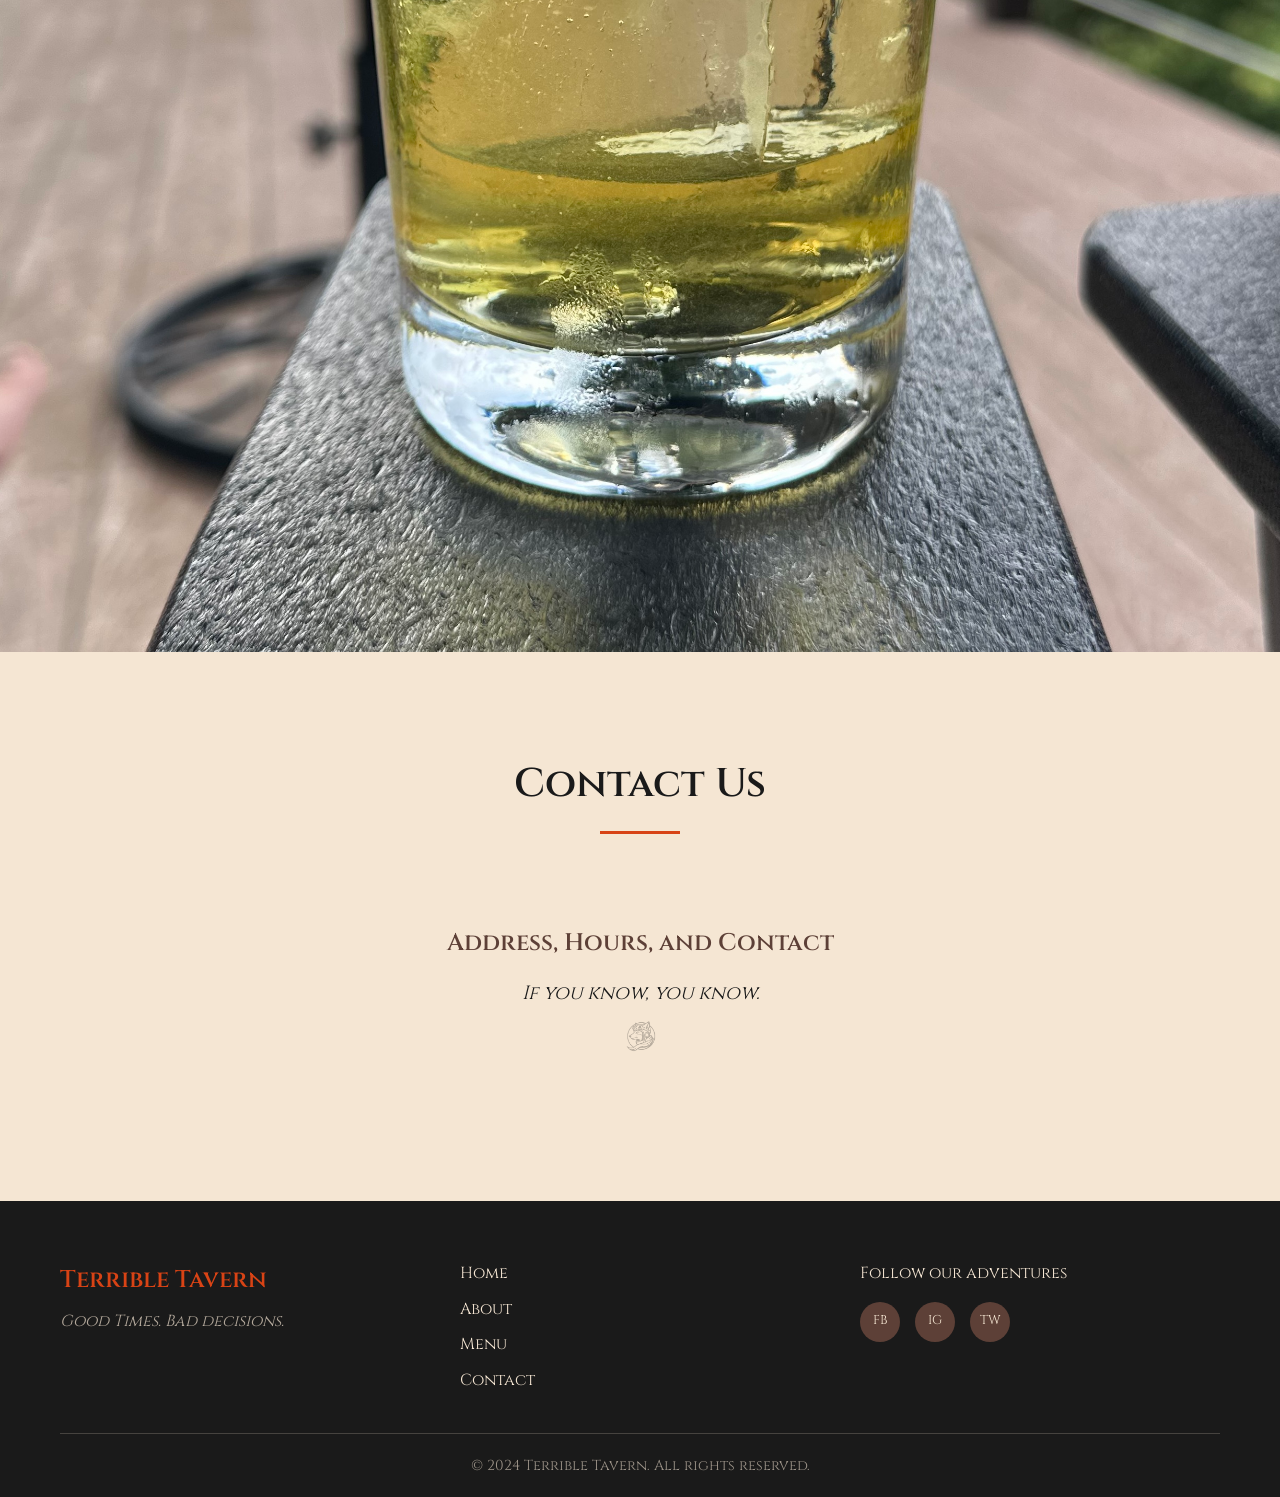
==== commit d0a79042: "Replace Easter egg fox emoji with black fox logo Co-Authored-By: Claude Sonnet 4.6 <noreply@anthropi" ====
--- a/index.html
+++ b/index.html
@@ -84,7 +84,7 @@
                 <div class="contact-simple">
                     <h3>Address, Hours, and Contact</h3>
                     <p>If you know, you know.</p>
-                    <a href="/finder" class="easter-egg-link">🦊</a>
+                    <a href="/finder" class="easter-egg-link"><img src="/images/TT Black Logo.png" alt="" class="easter-egg-img"></a>
                 </div>
             </div>
         </section>
--- a/css/styles.css
+++ b/css/styles.css
@@ -563,12 +563,16 @@
 .easter-egg-link {
     display: inline-block;
     margin-top: 12px;
-    font-size: 1.2rem;
     text-decoration: none;
     opacity: 0.25;
     transition: opacity 0.3s;
 }
 .easter-egg-link:hover { opacity: 1; }
+.easter-egg-img {
+    height: 32px;
+    width: auto;
+    display: block;
+}
 
 /* Footer */
 footer {
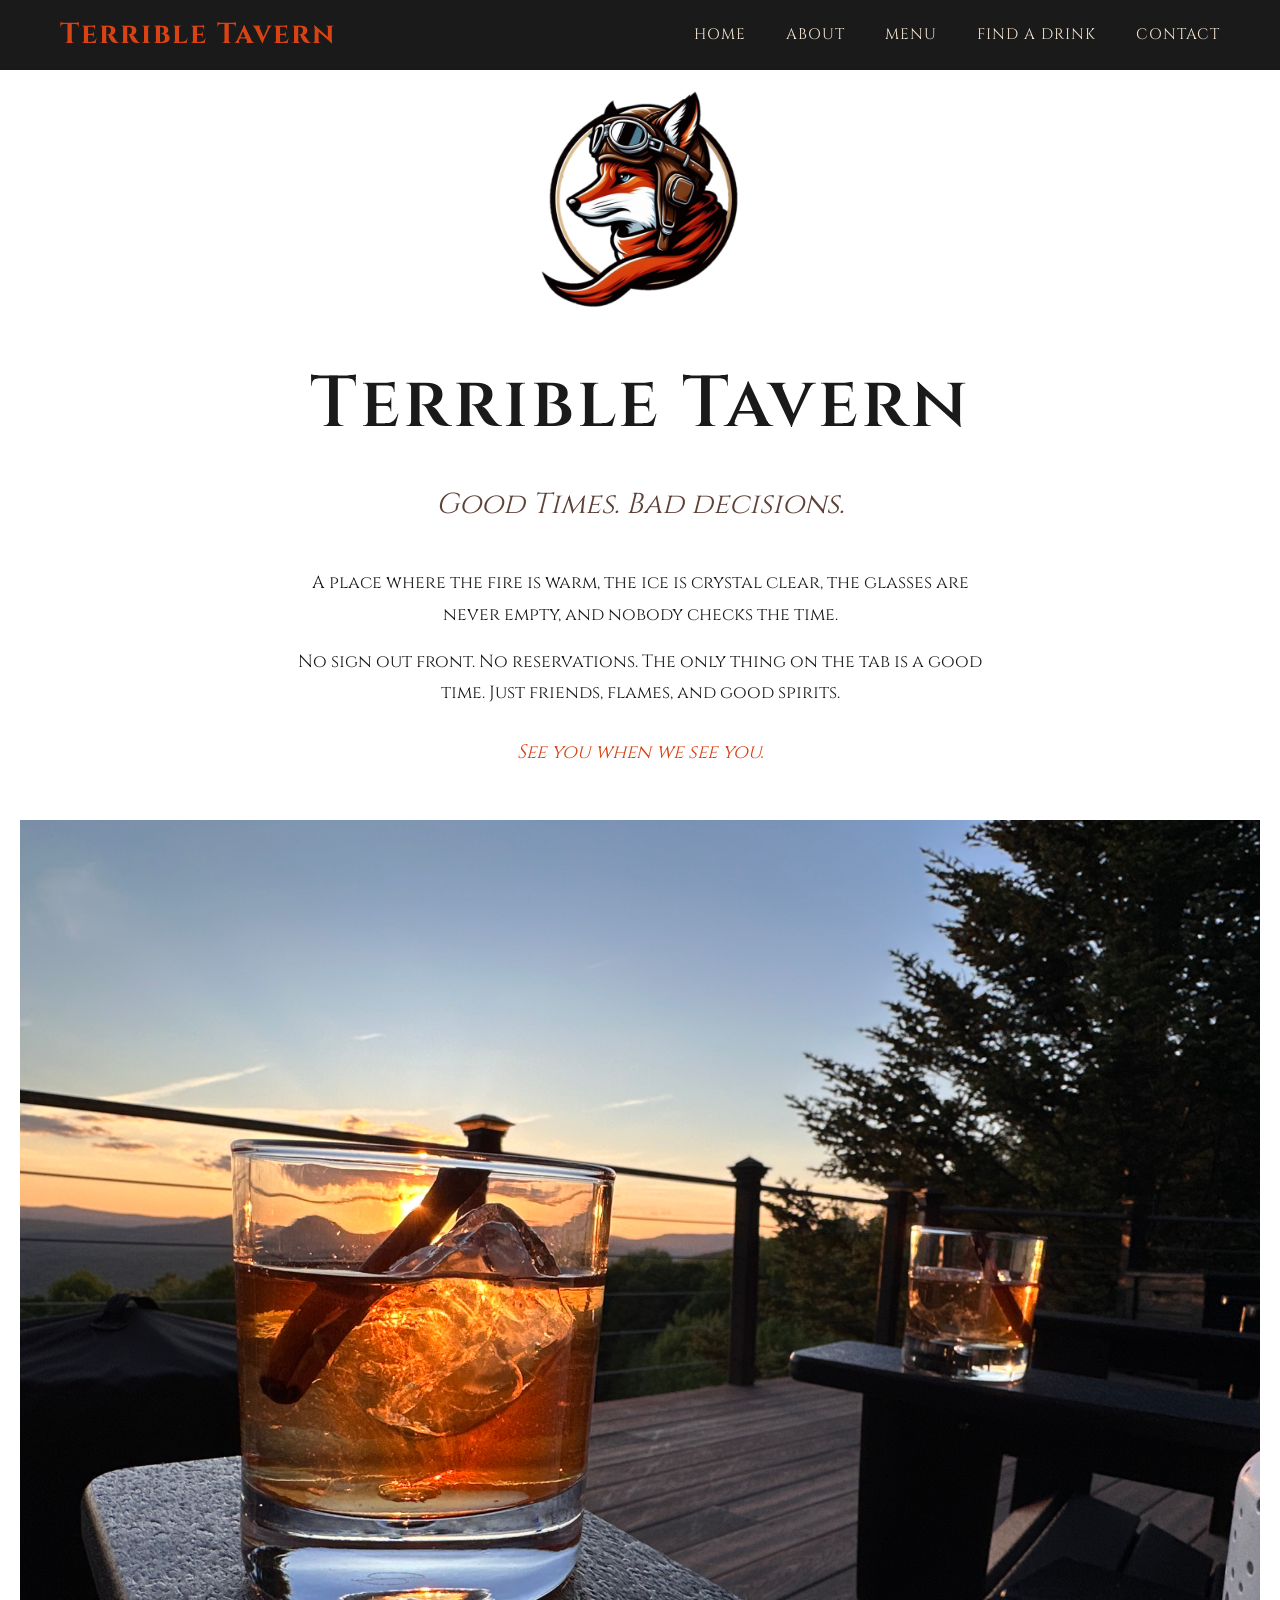
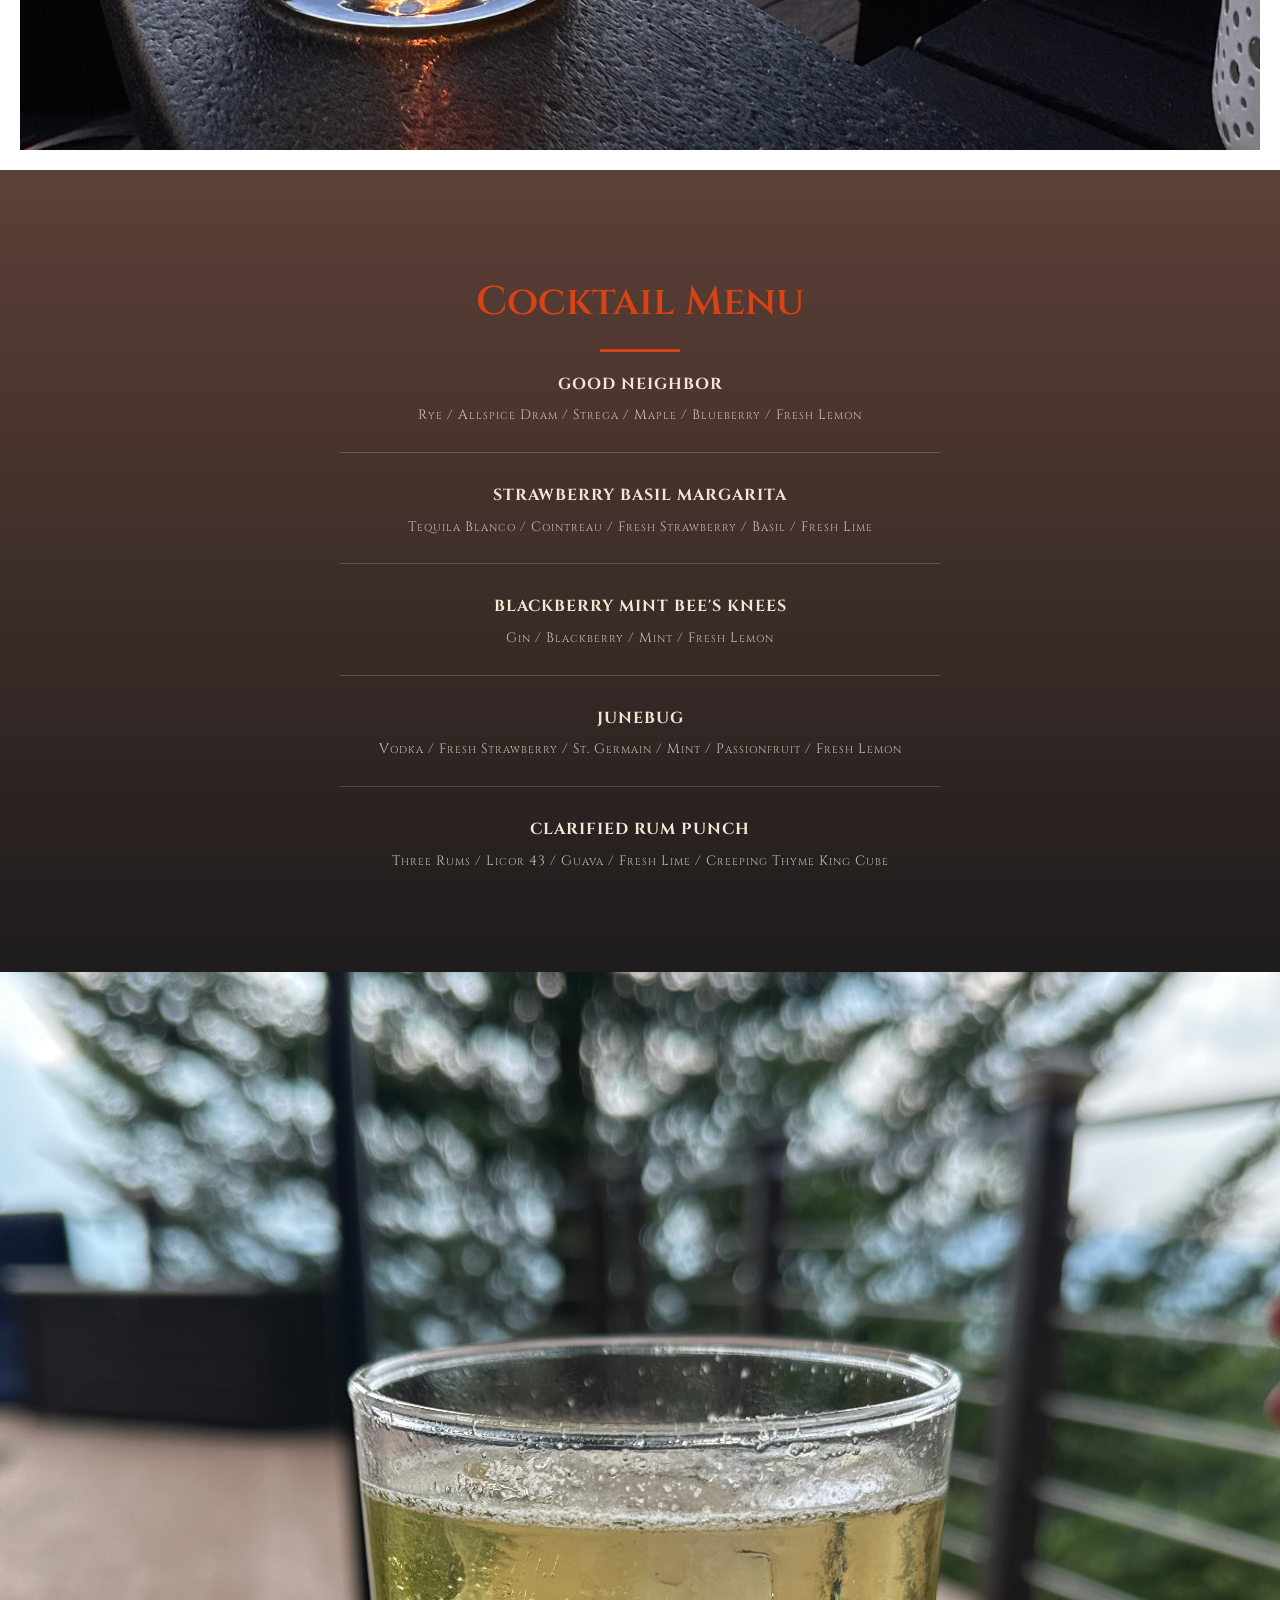
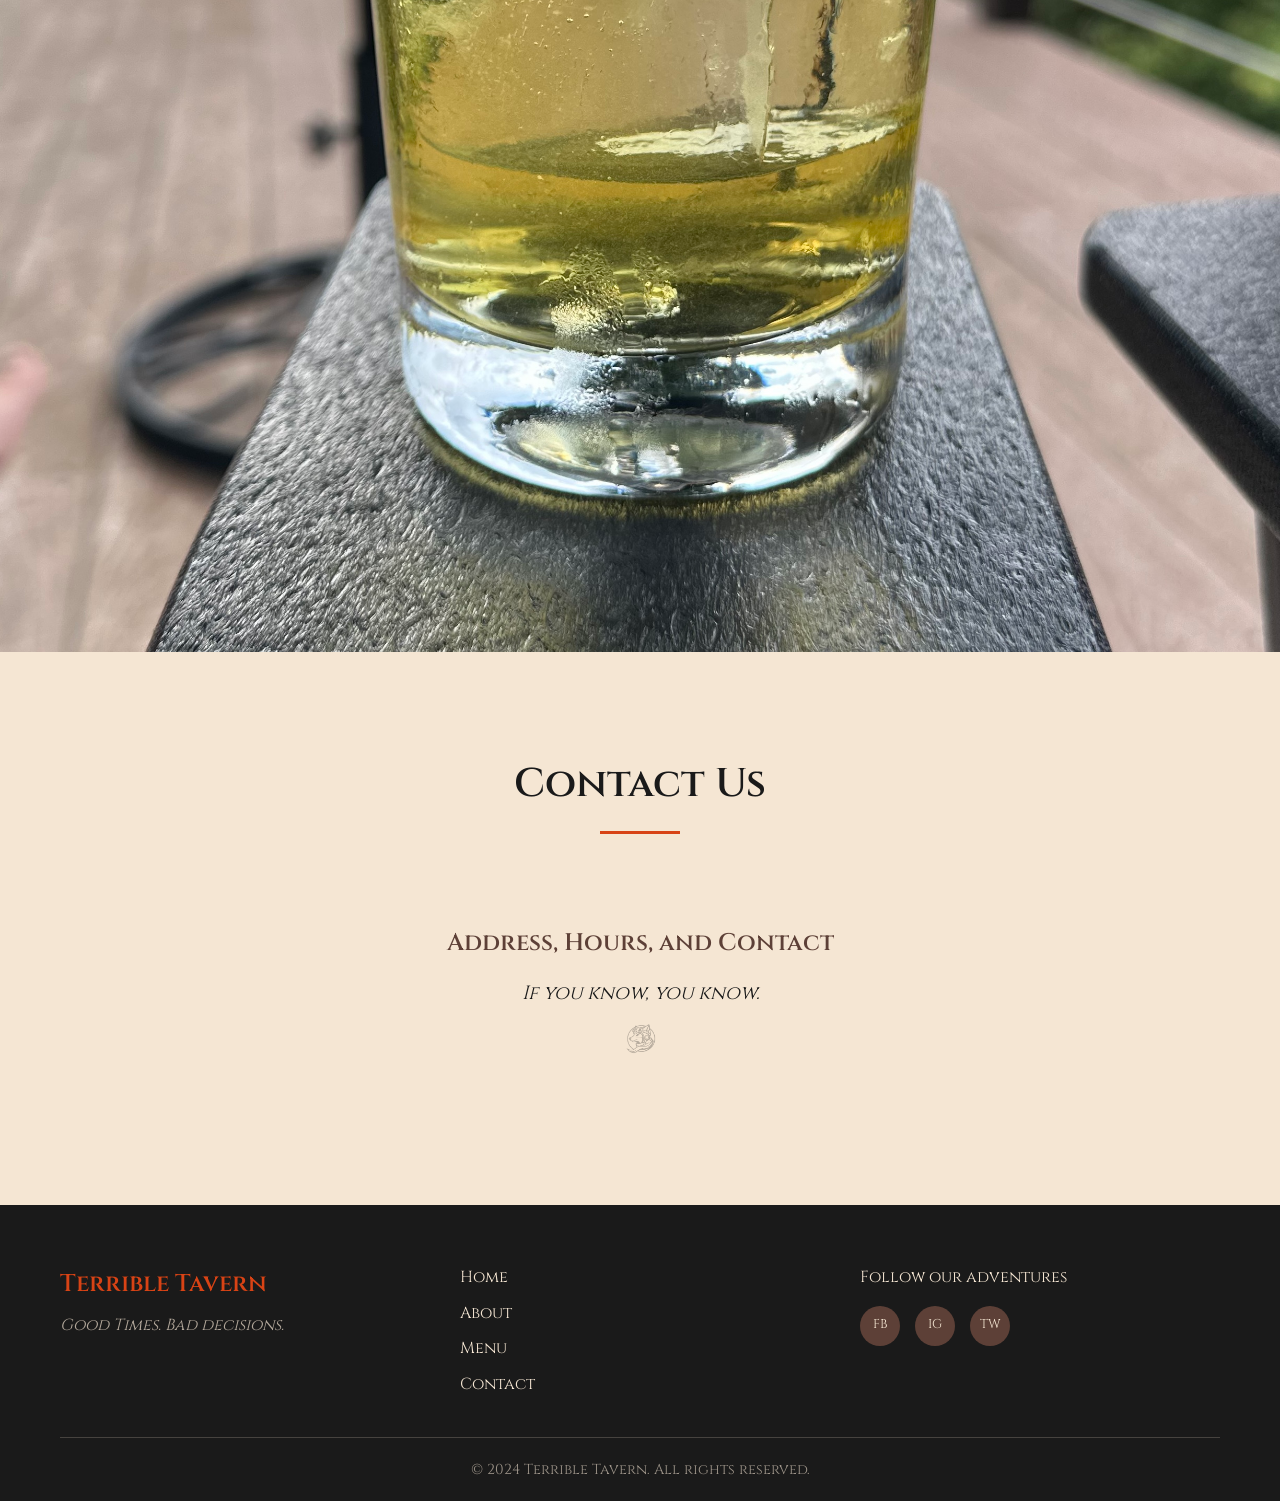
==== commit cae563b9: "Fix Easter egg fox icon size and filename Co-Authored-By: Claude Sonnet 4.6 <noreply@anthropic.com>" ====
--- a/index.html
+++ b/index.html
@@ -84,7 +84,7 @@
                 <div class="contact-simple">
                     <h3>Address, Hours, and Contact</h3>
                     <p>If you know, you know.</p>
-                    <a href="/finder" class="easter-egg-link"><img src="/images/TT Black Logo.png" alt="" class="easter-egg-img"></a>
+                    <a href="/finder" class="easter-egg-link"><img src="/images/tt-black-logo.png" alt="" class="easter-egg-img"></a>
                 </div>
             </div>
         </section>
--- a/css/styles.css
+++ b/css/styles.css
@@ -569,9 +569,11 @@
 }
 .easter-egg-link:hover { opacity: 1; }
 .easter-egg-img {
-    height: 32px;
-    width: auto;
-    display: block;
+    height: 36px;
+    width: 36px;
+    object-fit: contain;
+    display: block;
+    margin: 0 auto;
 }
 
 /* Footer */
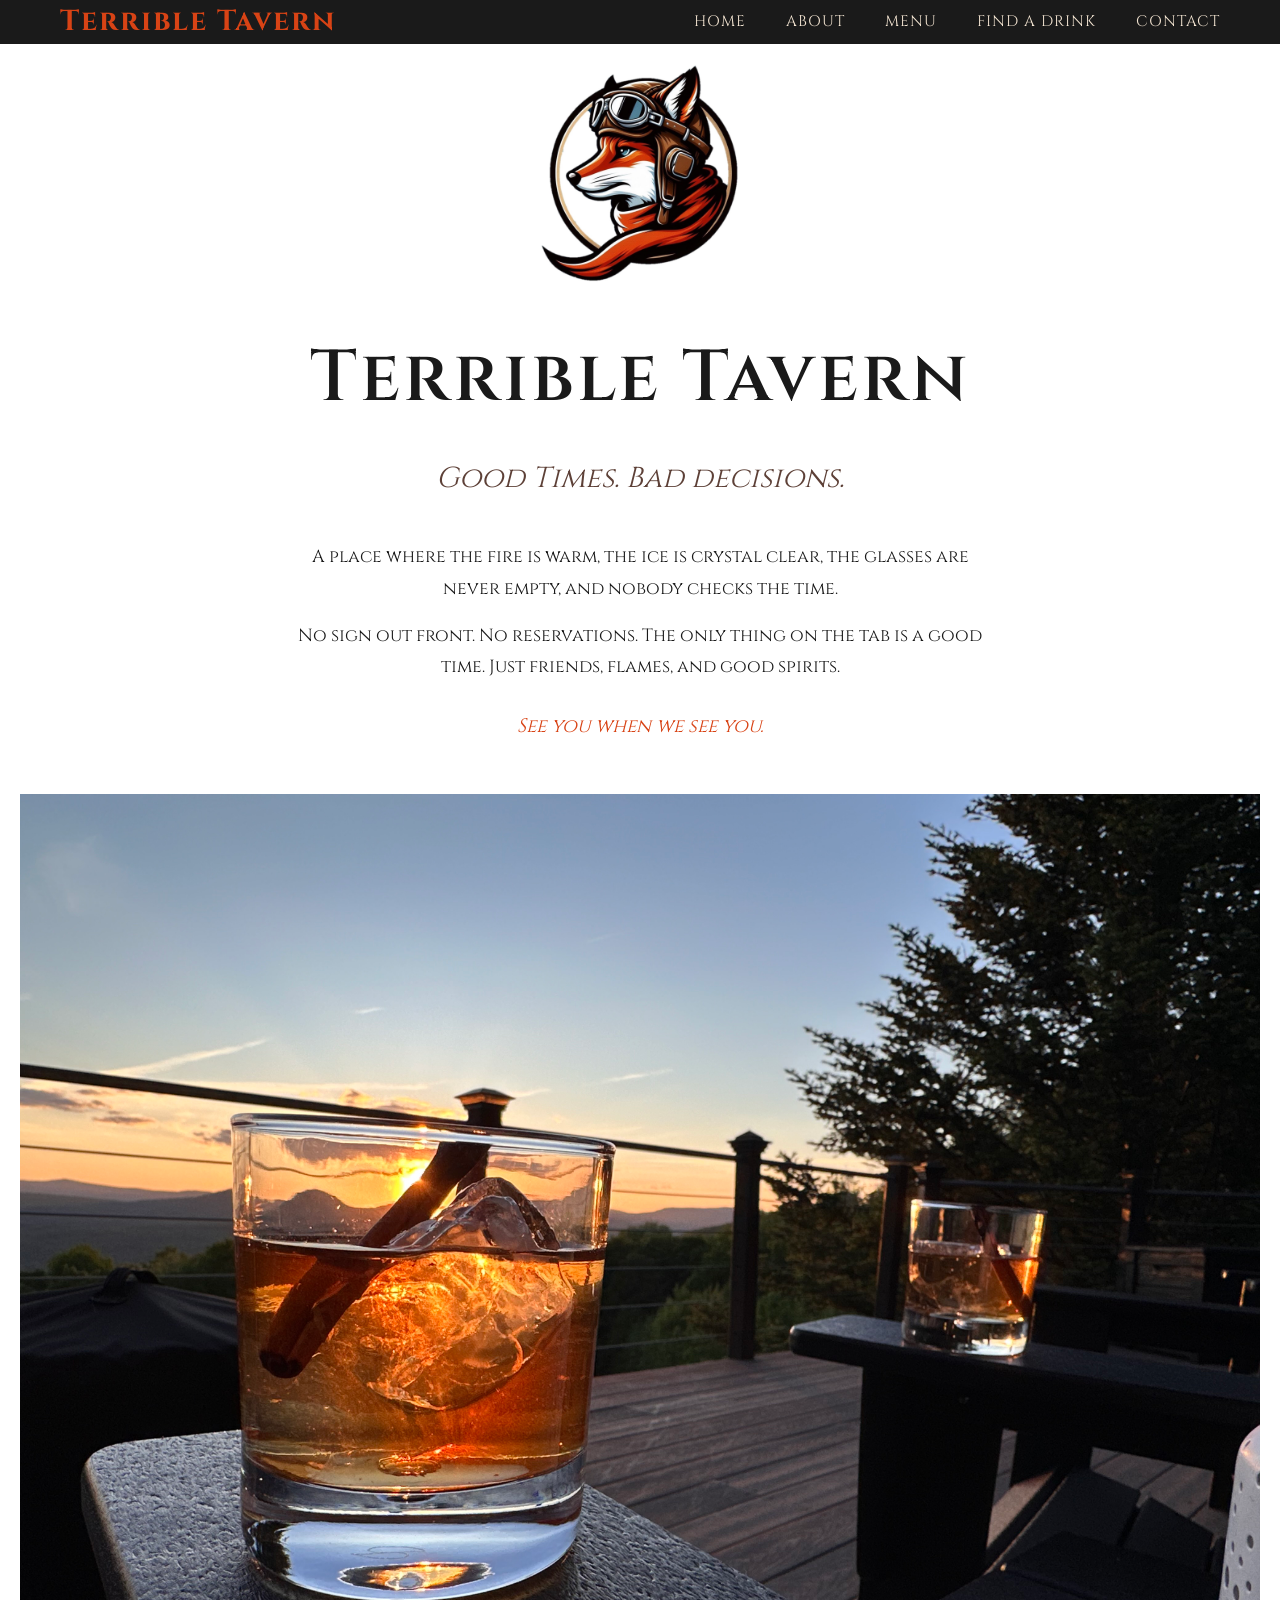
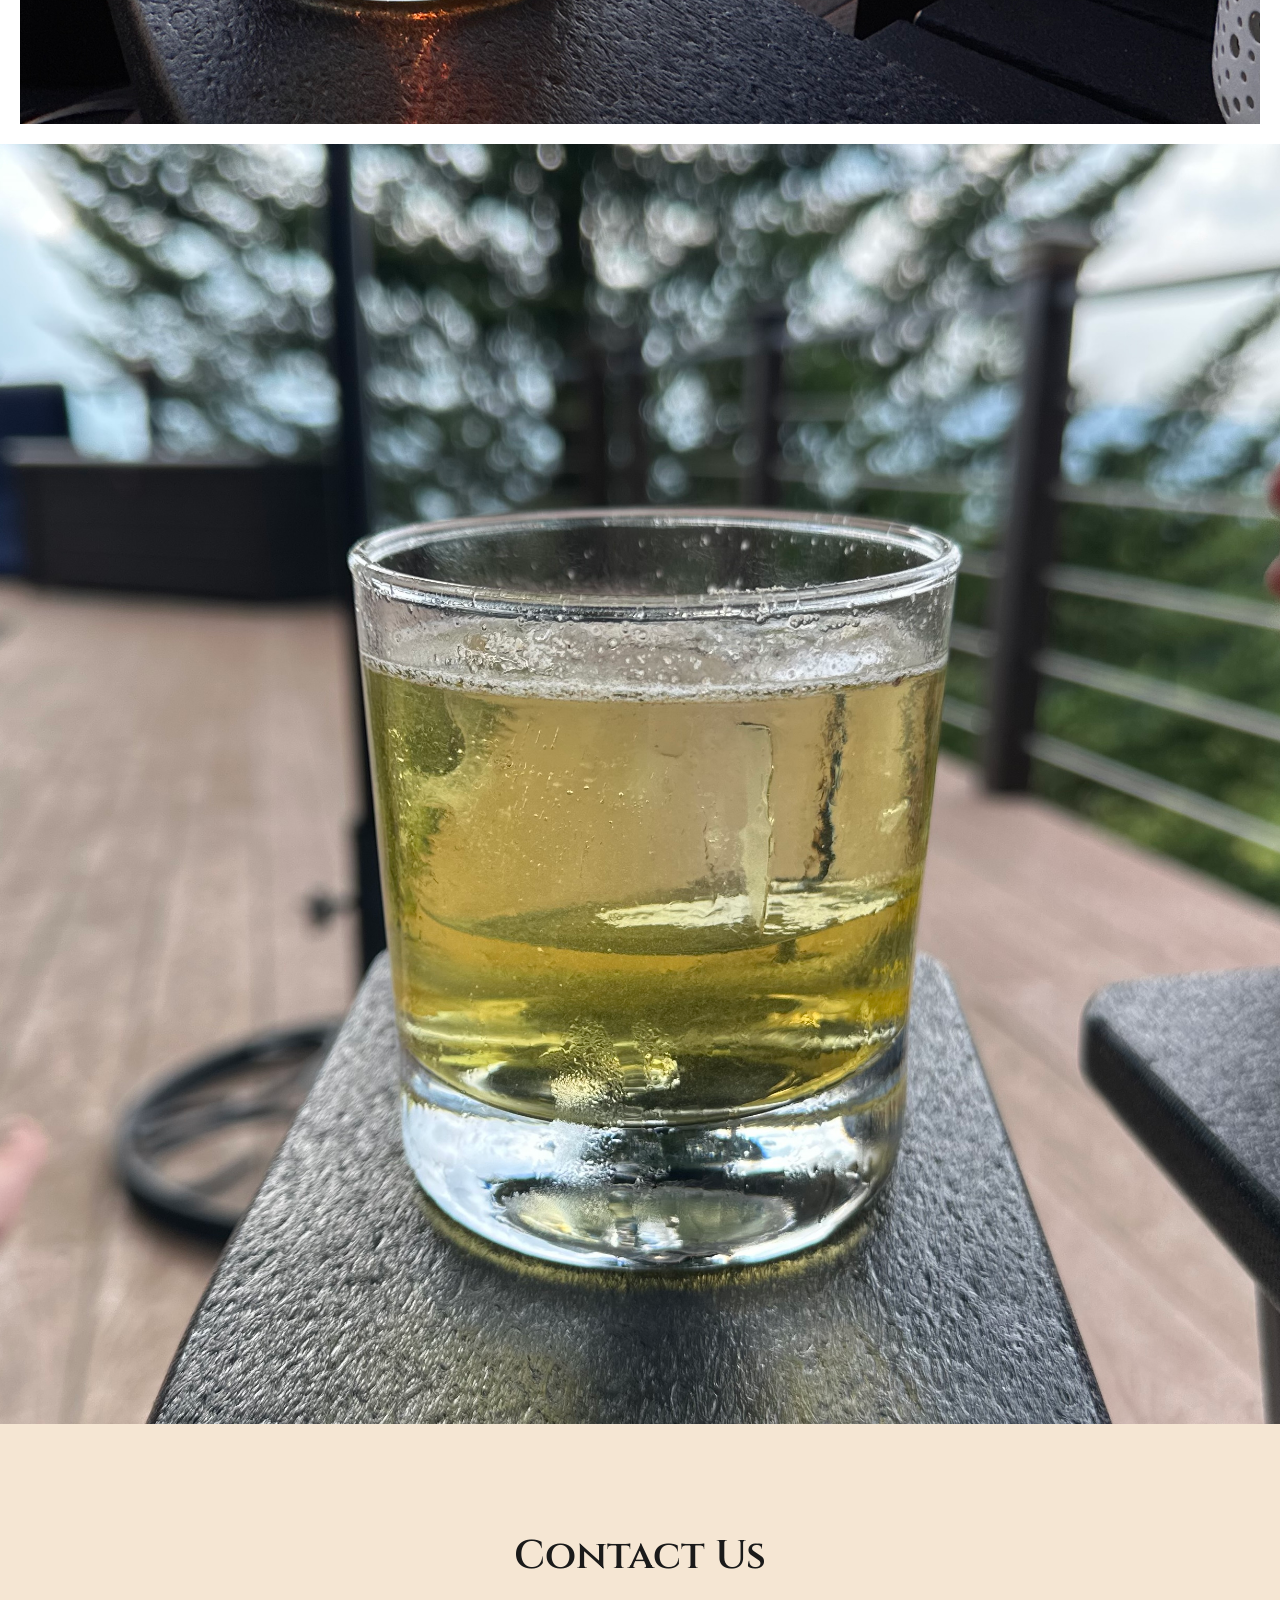
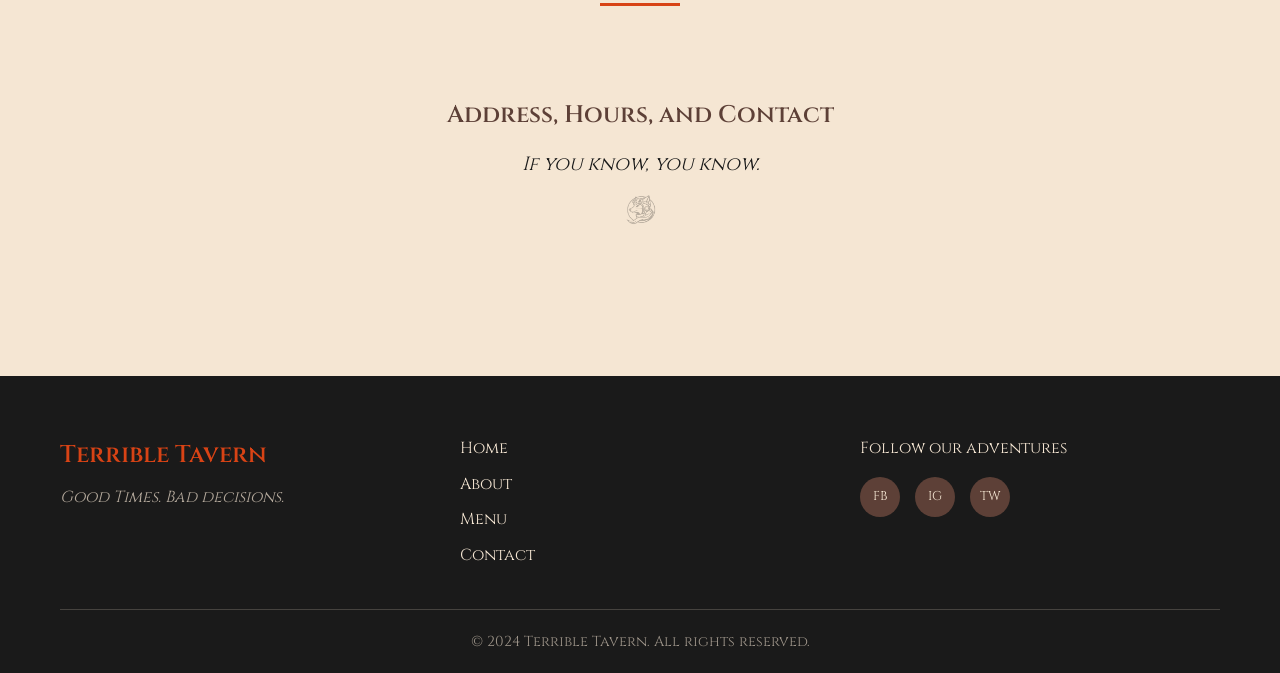
==== commit ce2d48e4: "Hide Cocktail Menu section on home page Co-Authored-By: Claude Sonnet 4.6 <noreply@anthropic.com>" ====
--- a/index.html
+++ b/index.html
@@ -46,7 +46,7 @@
             </div>
         </section>
 
-        <section id="menu" class="menu">
+        <section id="menu" class="menu" style="display:none;">
             <div class="container">
                 <h2>Cocktail Menu</h2>
                 <div class="menu-featured">
--- a/css/styles.css
+++ b/css/styles.css
@@ -14,7 +14,7 @@
     --font-heading: 'Cinzel', serif;
     --font-body: 'Cinzel', serif;
 
-    --header-height: 70px;
+    --header-height: 44px;
     --transition-speed: 0.3s;
 }
 
@@ -686,7 +686,7 @@
 
 @media (max-width: 768px) {
     :root {
-        --header-height: 60px;
+        --header-height: 44px;
     }
 
     .nav-toggle {
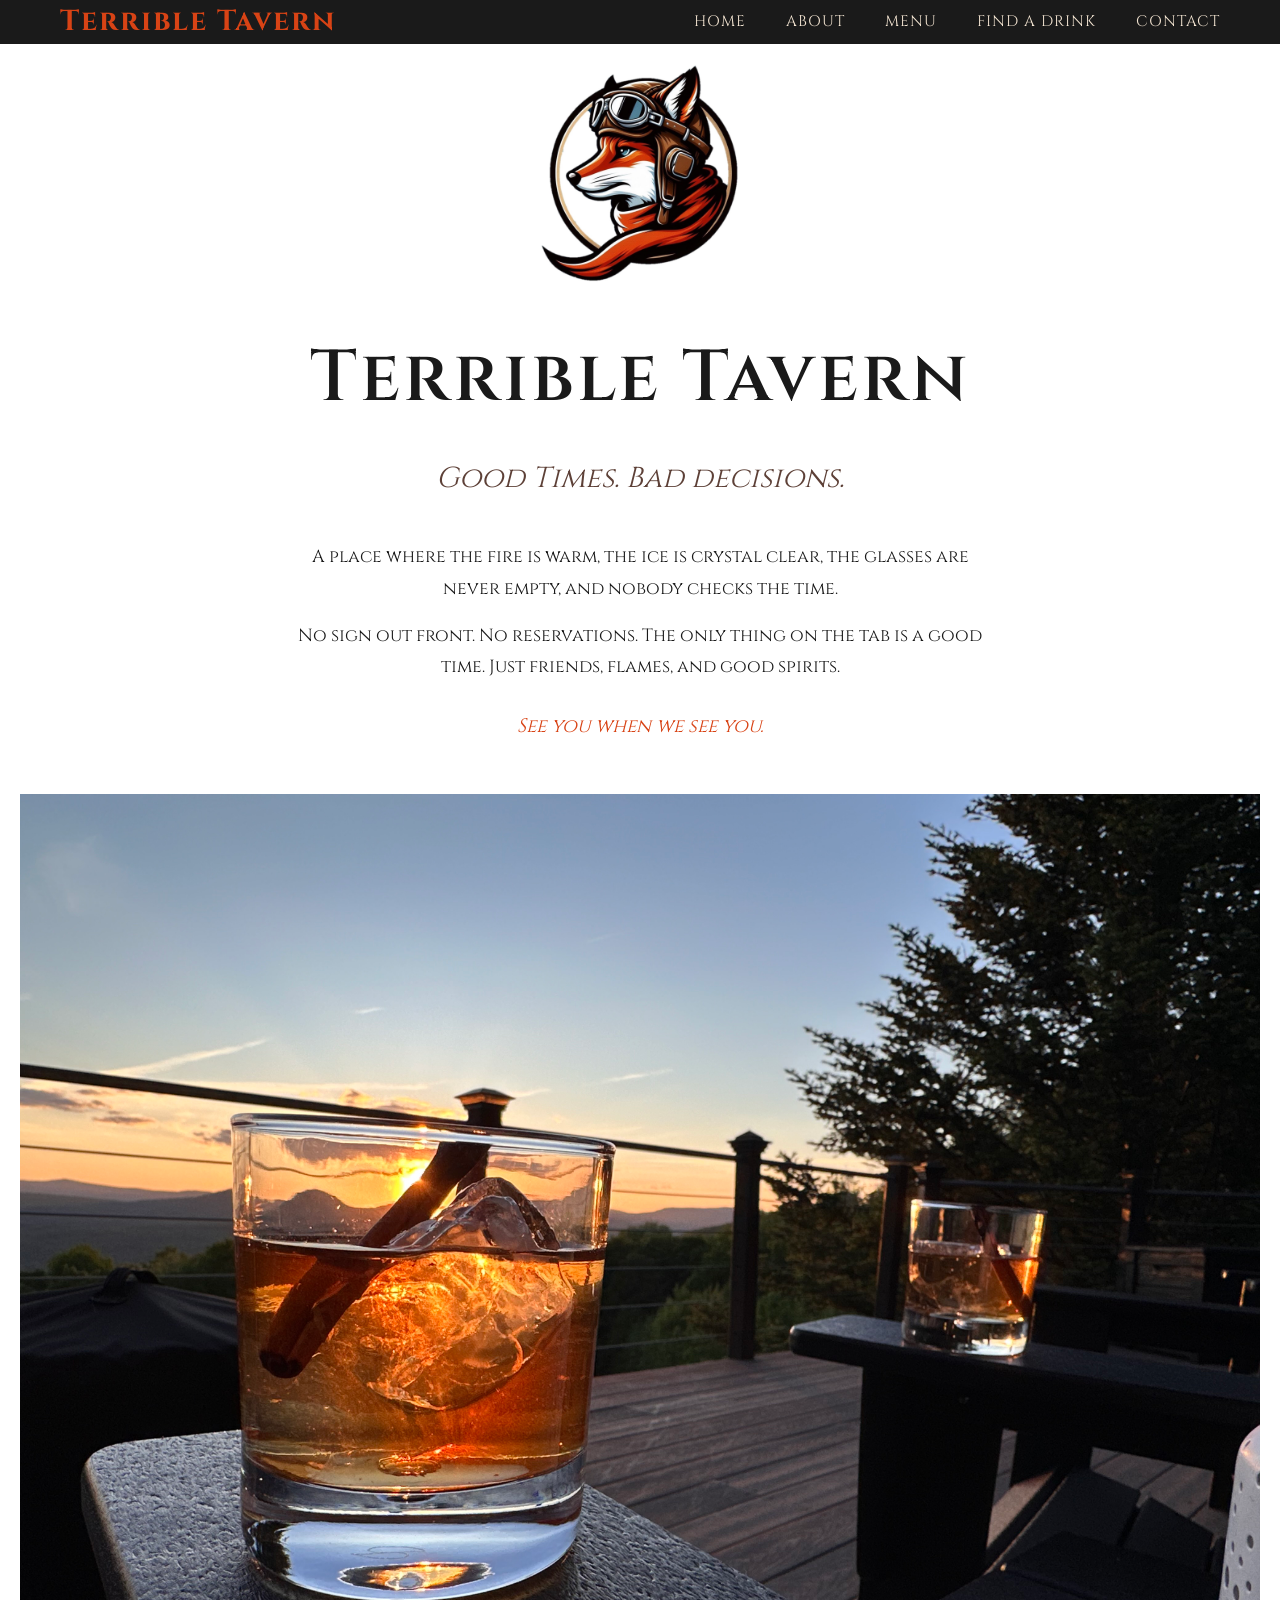
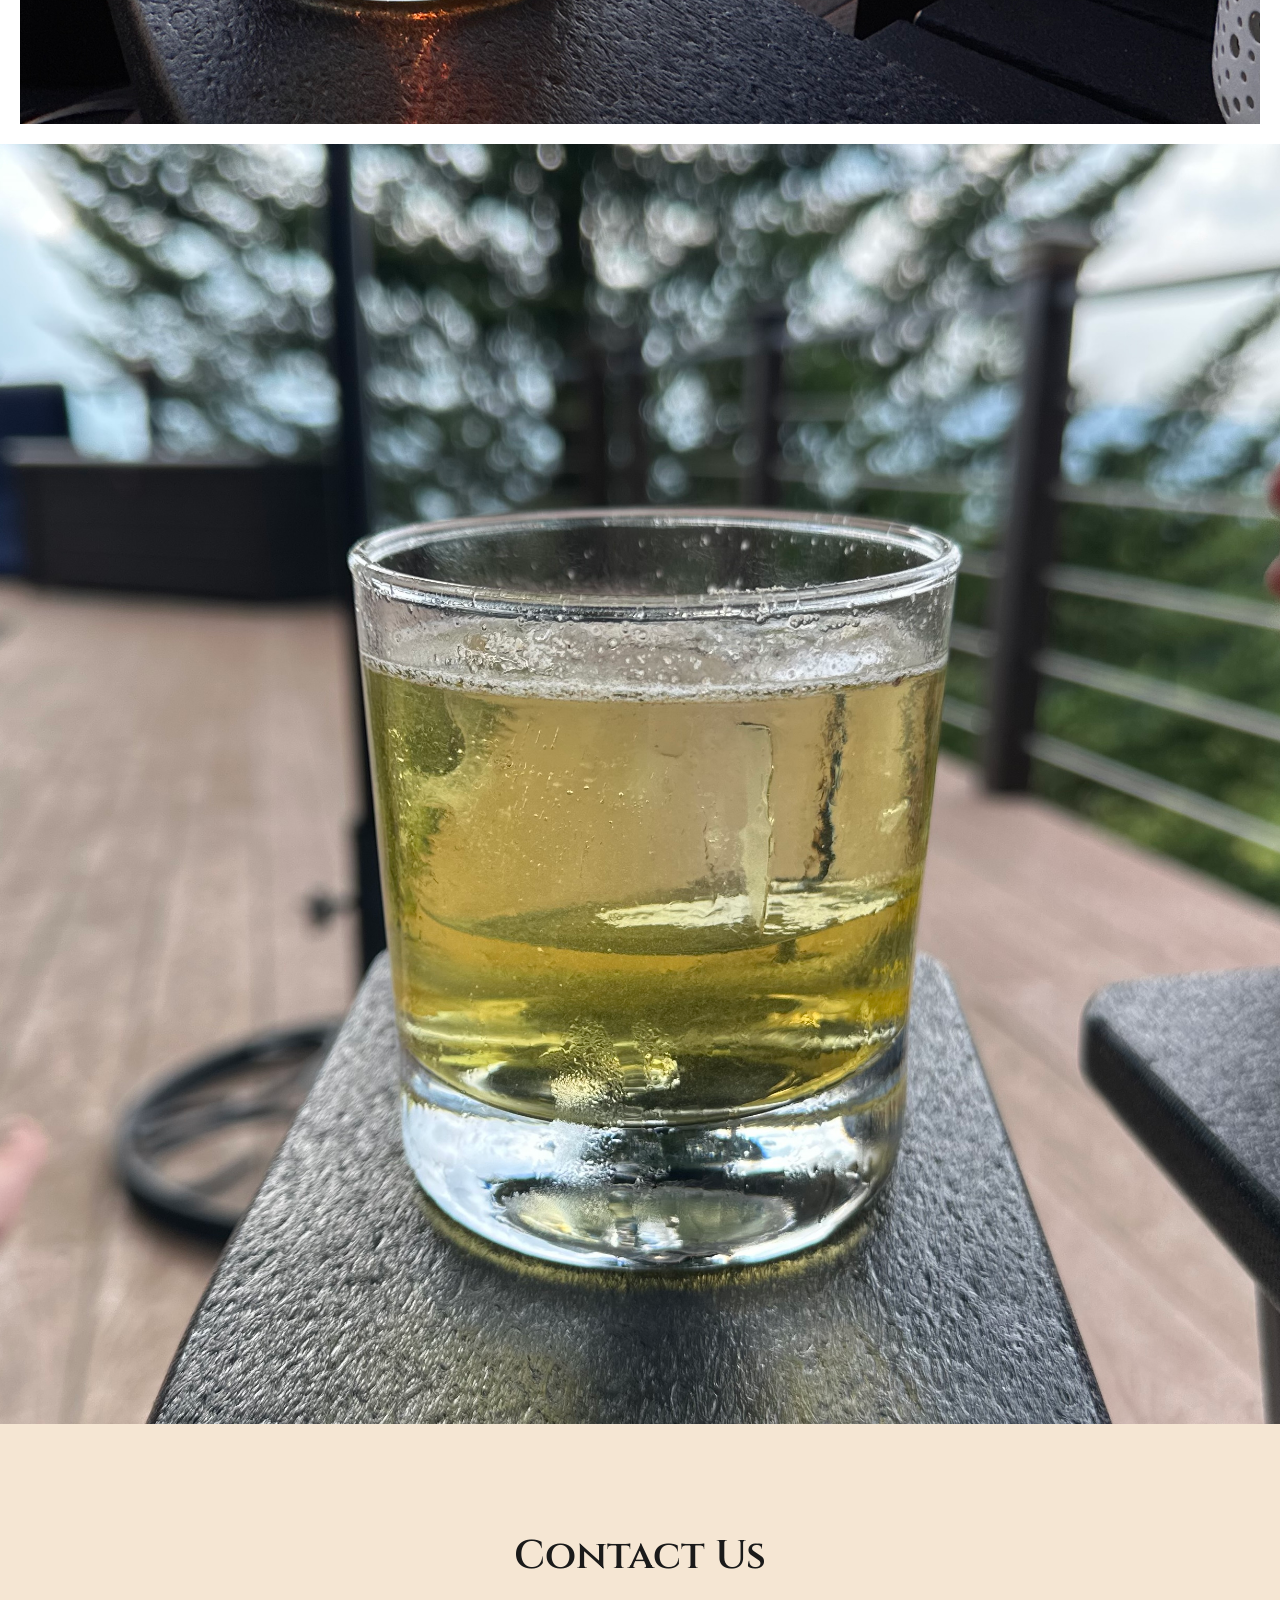
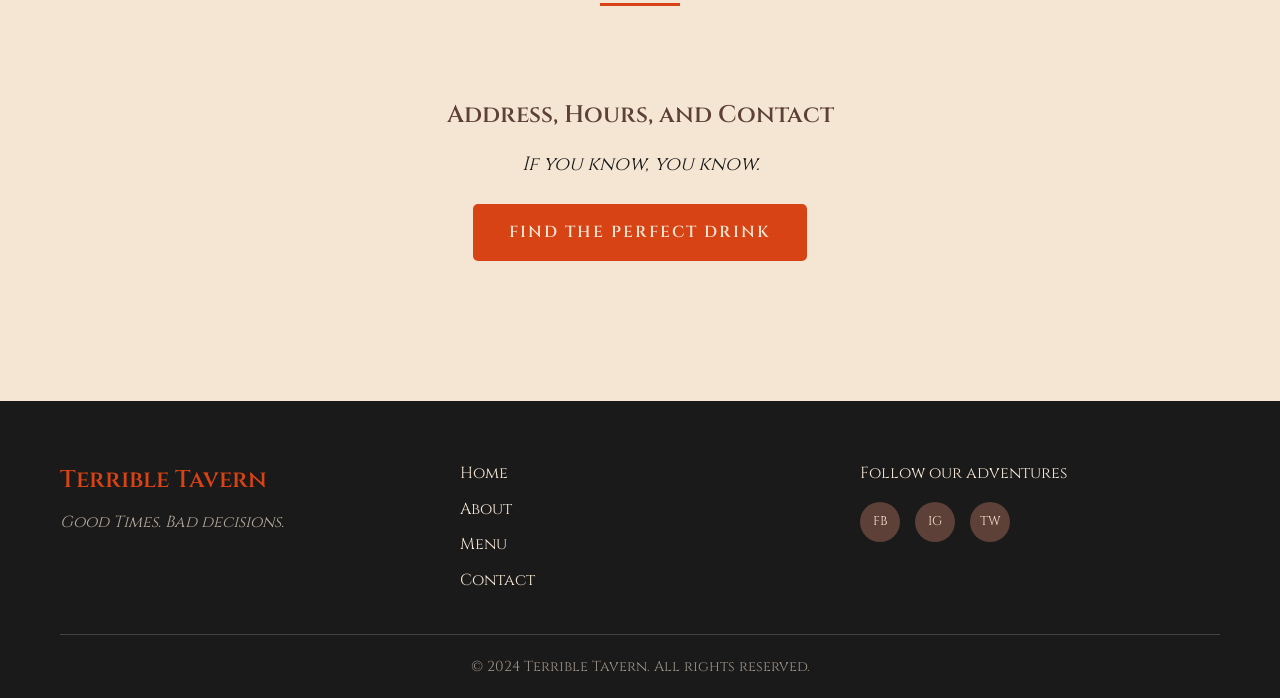
==== commit 49f40a20: "Replace home page easter egg with visible "Find the Perfect Drink" button Co-Authored-By: Claude Son" ====
--- a/index.html
+++ b/index.html
@@ -84,7 +84,7 @@
                 <div class="contact-simple">
                     <h3>Address, Hours, and Contact</h3>
                     <p>If you know, you know.</p>
-                    <a href="/finder" class="easter-egg-link"><img src="/images/tt-black-logo.png" alt="" class="easter-egg-img"></a>
+                    <a href="/finder" class="find-drink-btn">Find the Perfect Drink</a>
                 </div>
             </div>
         </section>
--- a/css/styles.css
+++ b/css/styles.css
@@ -553,6 +553,10 @@
     border: none;
     border-radius: 5px;
     cursor: pointer;
+    text-align: center;
+    display: flex;
+    align-items: center;
+    justify-content: center;
     transition: all var(--transition-speed);
 }
 
@@ -560,20 +564,23 @@
     background-color: var(--color-charcoal);
 }
 
-.easter-egg-link {
+.find-drink-btn {
     display: inline-block;
-    margin-top: 12px;
+    margin-top: 24px;
+    padding: 16px 36px;
+    background-color: var(--color-rust);
+    color: var(--color-cream);
+    font-family: var(--font-heading);
+    font-size: 1rem;
+    font-weight: 600;
+    text-transform: uppercase;
+    letter-spacing: 2px;
     text-decoration: none;
-    opacity: 0.25;
-    transition: opacity 0.3s;
-}
-.easter-egg-link:hover { opacity: 1; }
-.easter-egg-img {
-    height: 36px;
-    width: 36px;
-    object-fit: contain;
-    display: block;
-    margin: 0 auto;
+    border-radius: 5px;
+    transition: all var(--transition-speed);
+}
+.find-drink-btn:hover {
+    background-color: var(--color-charcoal);
 }
 
 /* Footer */
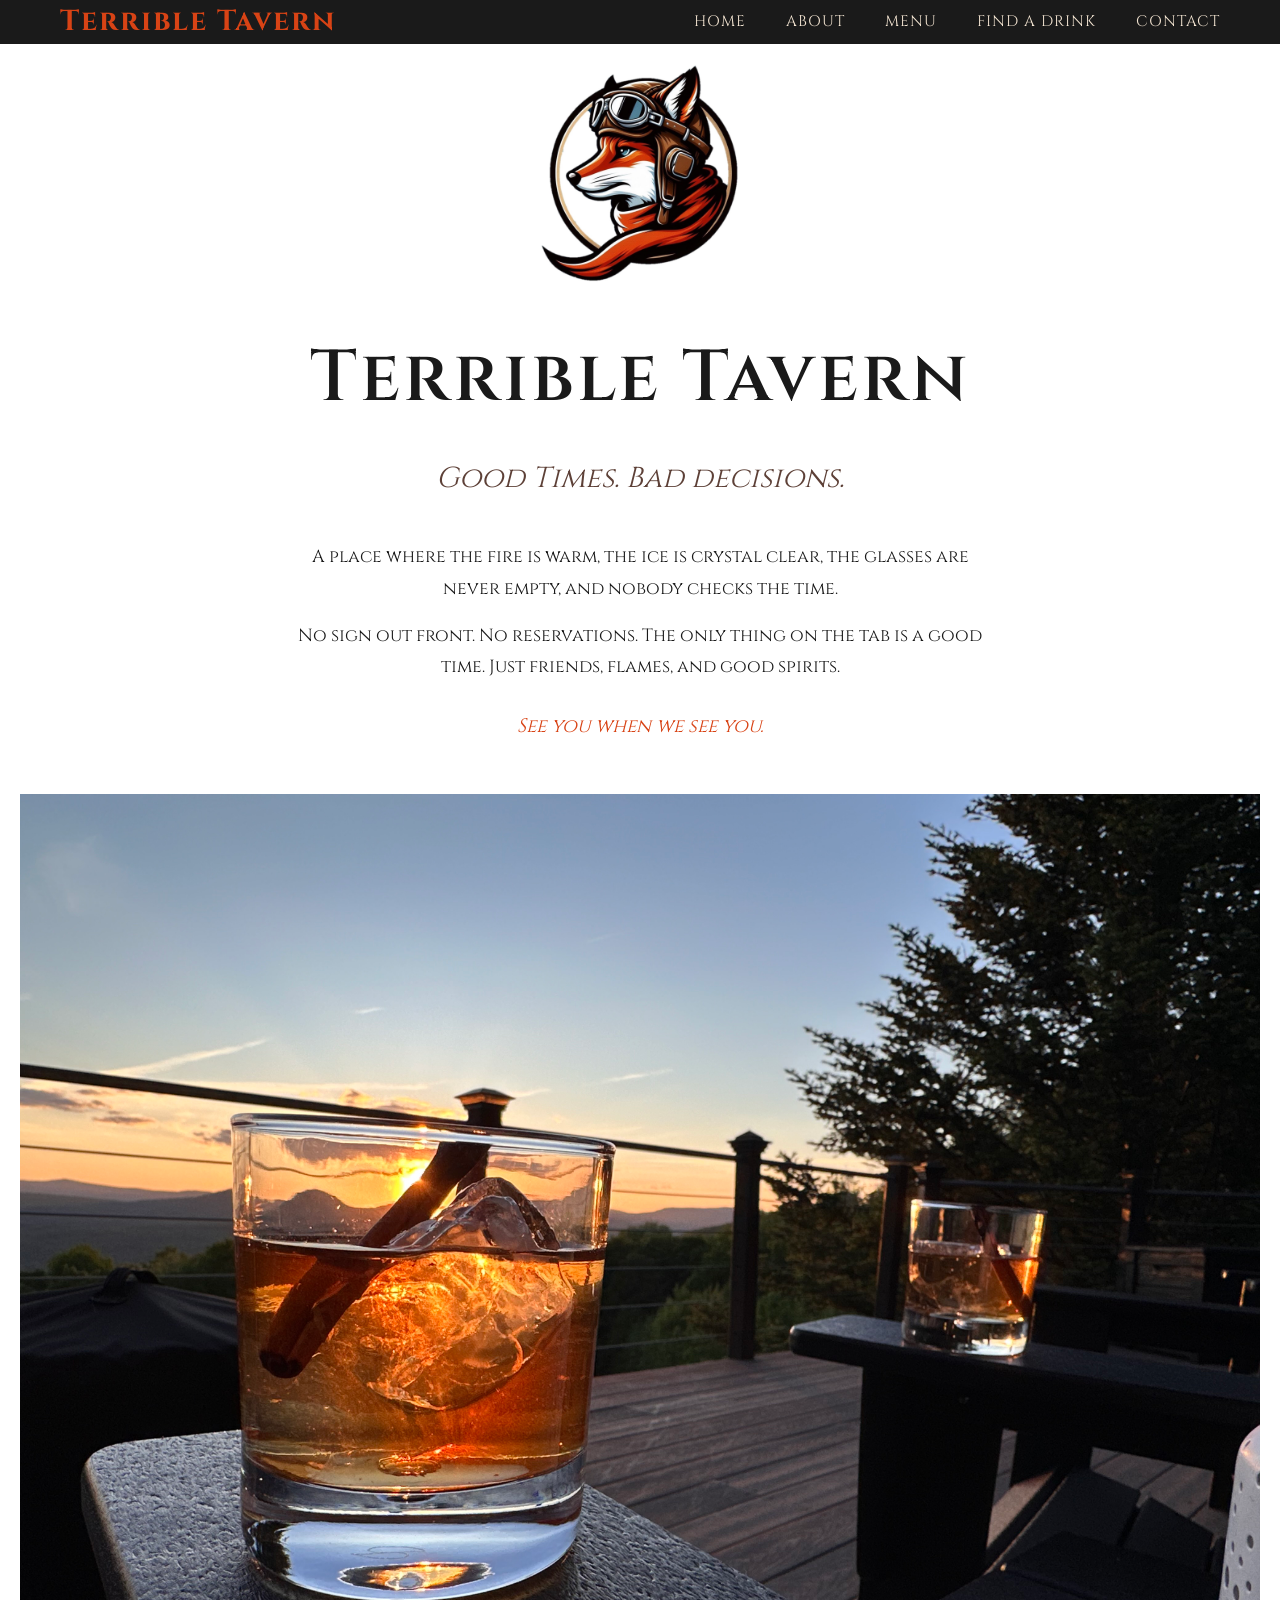
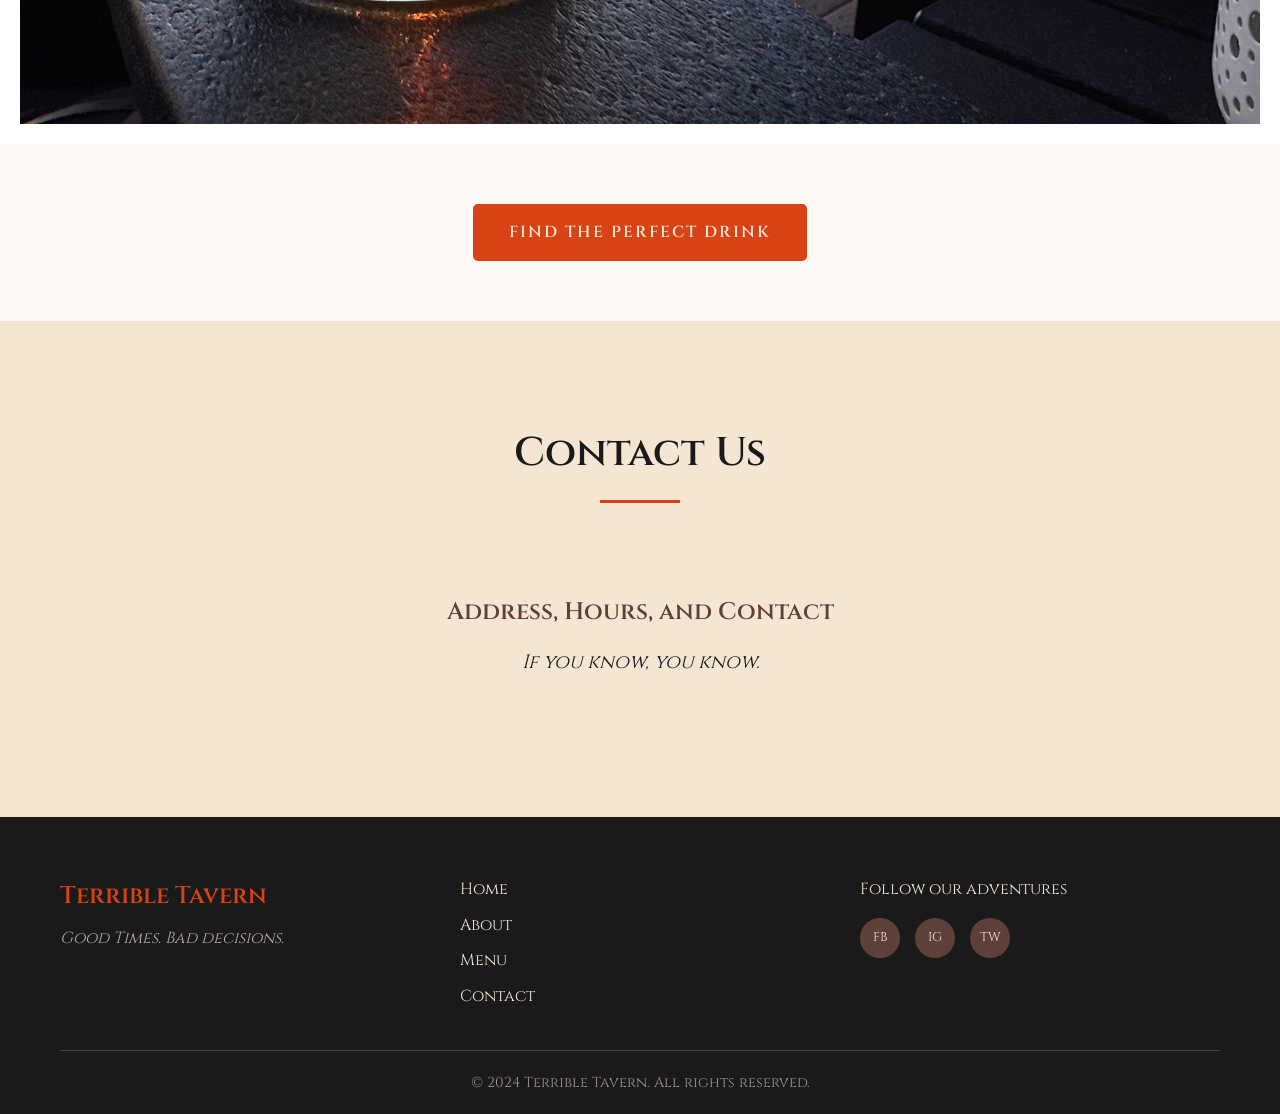
==== commit f1cb2da6: "Remove bottom divider image, move Find the Perfect Drink button above Contact Us Co-Authored-By: Cla" ====
--- a/index.html
+++ b/index.html
@@ -74,9 +74,9 @@
             </div>
         </section>
 
-        <section class="divider-image">
-            <img src="images/Image 2.jpeg" alt="Terrible Tavern atmosphere">
-        </section>
+        <div class="find-drink-wrap">
+            <a href="/finder" class="find-drink-btn">Find the Perfect Drink</a>
+        </div>
 
         <section id="contact" class="contact">
             <div class="container">
@@ -84,7 +84,6 @@
                 <div class="contact-simple">
                     <h3>Address, Hours, and Contact</h3>
                     <p>If you know, you know.</p>
-                    <a href="/finder" class="find-drink-btn">Find the Perfect Drink</a>
                 </div>
             </div>
         </section>
--- a/css/styles.css
+++ b/css/styles.css
@@ -564,9 +564,14 @@
     background-color: var(--color-charcoal);
 }
 
+.find-drink-wrap {
+    text-align: center;
+    padding: 60px 20px;
+}
+
 .find-drink-btn {
     display: inline-block;
-    margin-top: 24px;
+    margin-top: 0;
     padding: 16px 36px;
     background-color: var(--color-rust);
     color: var(--color-cream);
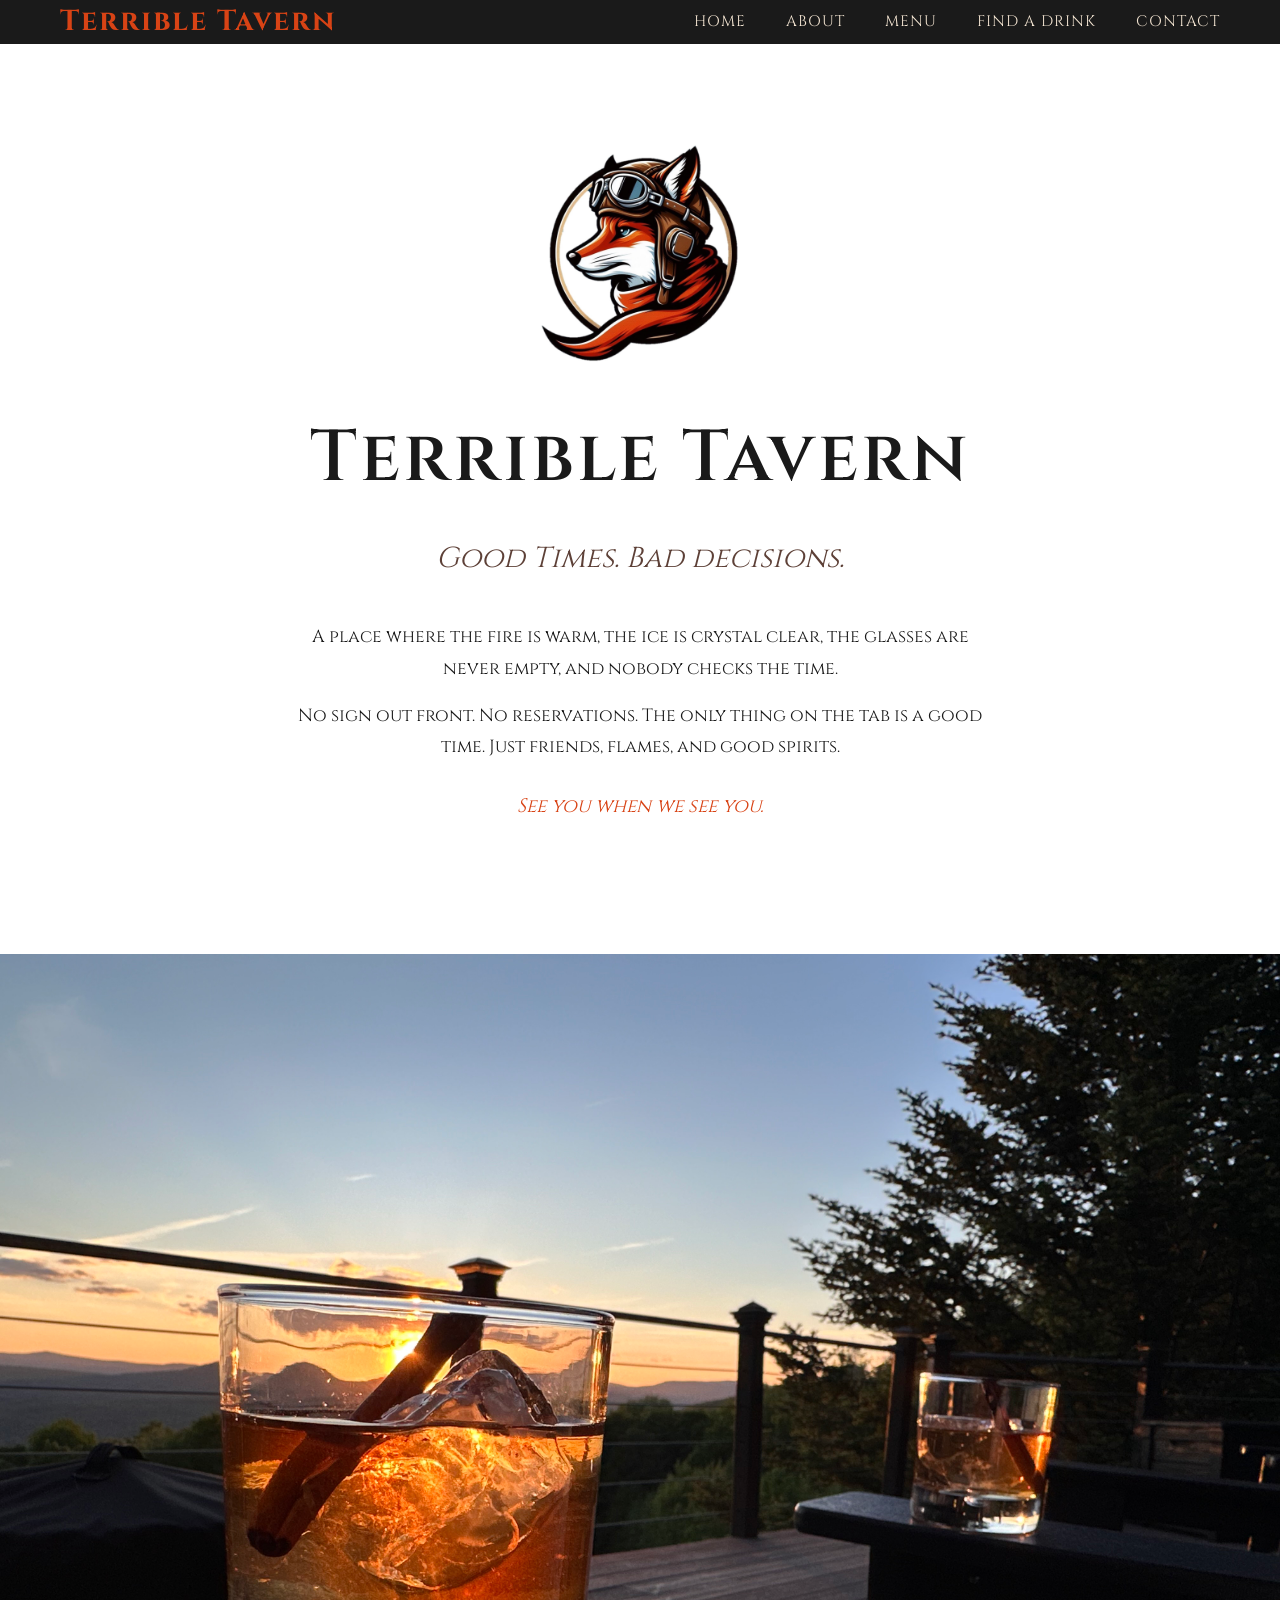
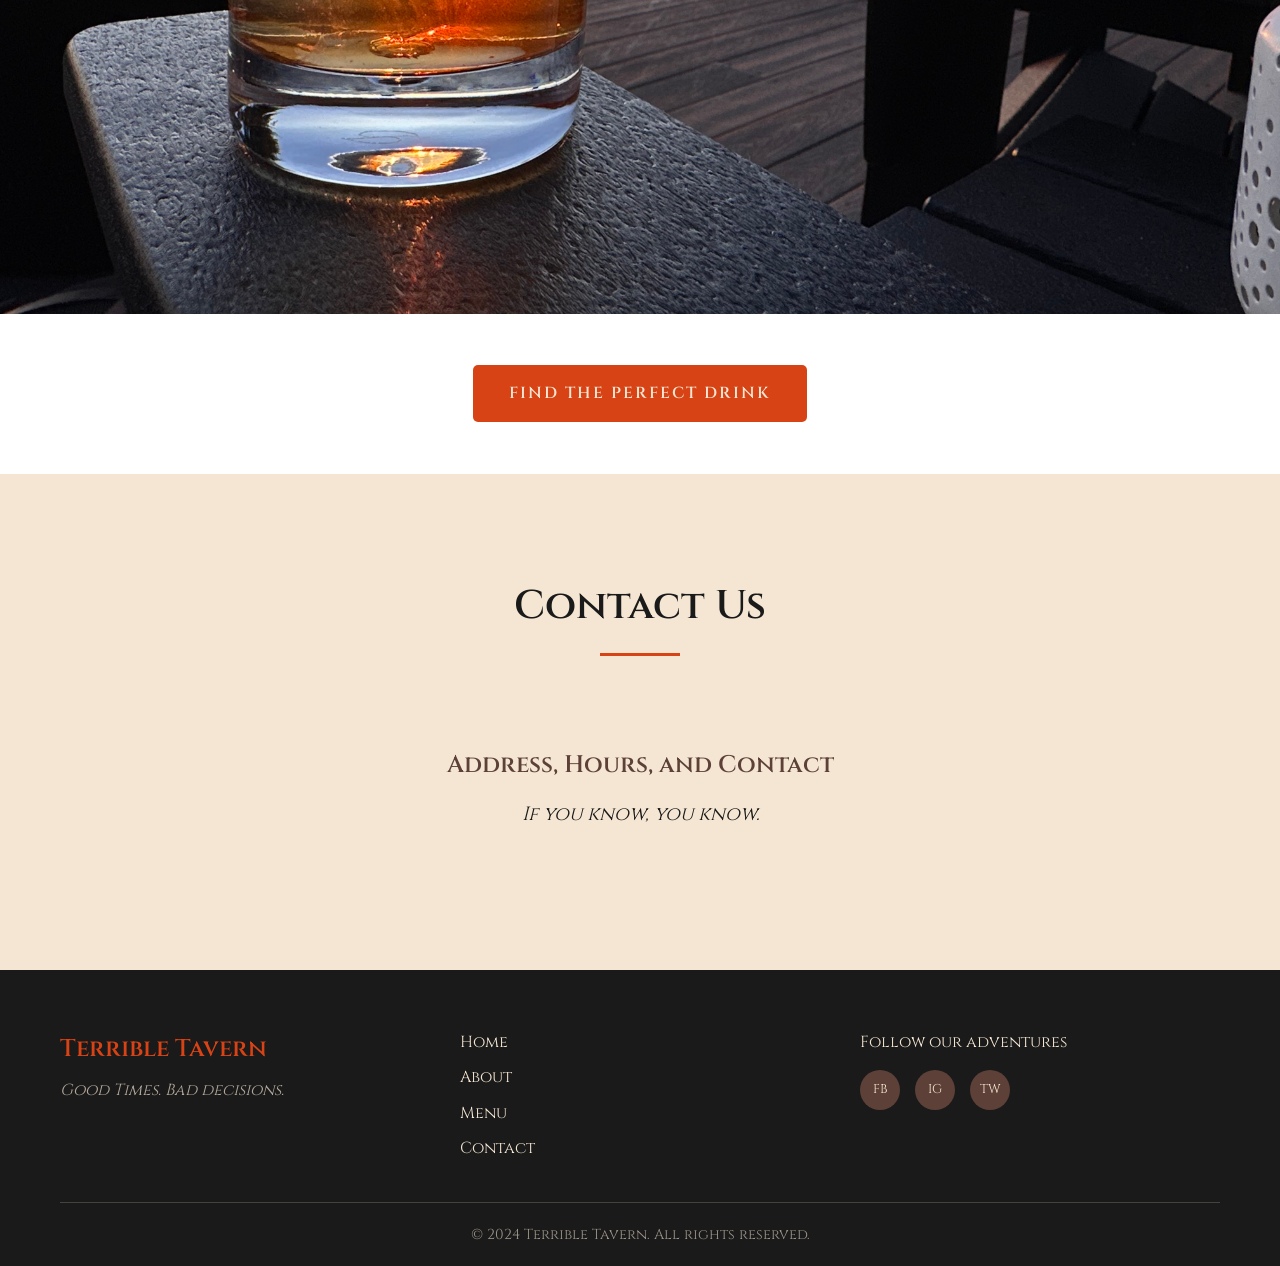
==== commit ace31ab4: "Fix inconsistent whitespace around hero image and Find the Perfect Drink button The image was nested" ====
--- a/index.html
+++ b/index.html
@@ -40,11 +40,12 @@
                     <p>No sign out front. No reservations. The only thing on the tab is a good time. Just friends, flames, and good spirits.</p>
                     <p class="closing">See you when we see you.</p>
                 </div>
-                <div class="hero-image-full">
-                    <img src="images/Image 1.jpeg" alt="Terrible Tavern">
-                </div>
             </div>
         </section>
+
+        <div class="hero-image-full">
+            <img src="images/Image 1.jpeg" alt="Terrible Tavern">
+        </div>
 
         <section id="menu" class="menu" style="display:none;">
             <div class="container">
--- a/css/styles.css
+++ b/css/styles.css
@@ -168,13 +168,13 @@
 
 /* Hero Section */
 .hero {
-    min-height: 100vh;
     display: flex;
+    flex-direction: column;
     align-items: center;
     justify-content: center;
     text-align: center;
     background-color: #ffffff;
-    padding-top: var(--header-height);
+    padding: calc(var(--header-height) + 80px) 20px 60px;
 }
 
 .hero-content {
@@ -255,7 +255,7 @@
 .hero-image-full {
     width: 100%;
     max-width: 100vw;
-    margin-top: 50px;
+    margin-top: 0;
 }
 
 .hero-image-full img {
@@ -565,8 +565,13 @@
 }
 
 .find-drink-wrap {
-    text-align: center;
-    padding: 60px 20px;
+    display: flex;
+    align-items: center;
+    justify-content: center;
+    min-height: 160px;
+    padding: 0 20px;
+    background-color: #ffffff;
+    text-align: center;
 }
 
 .find-drink-btn {
